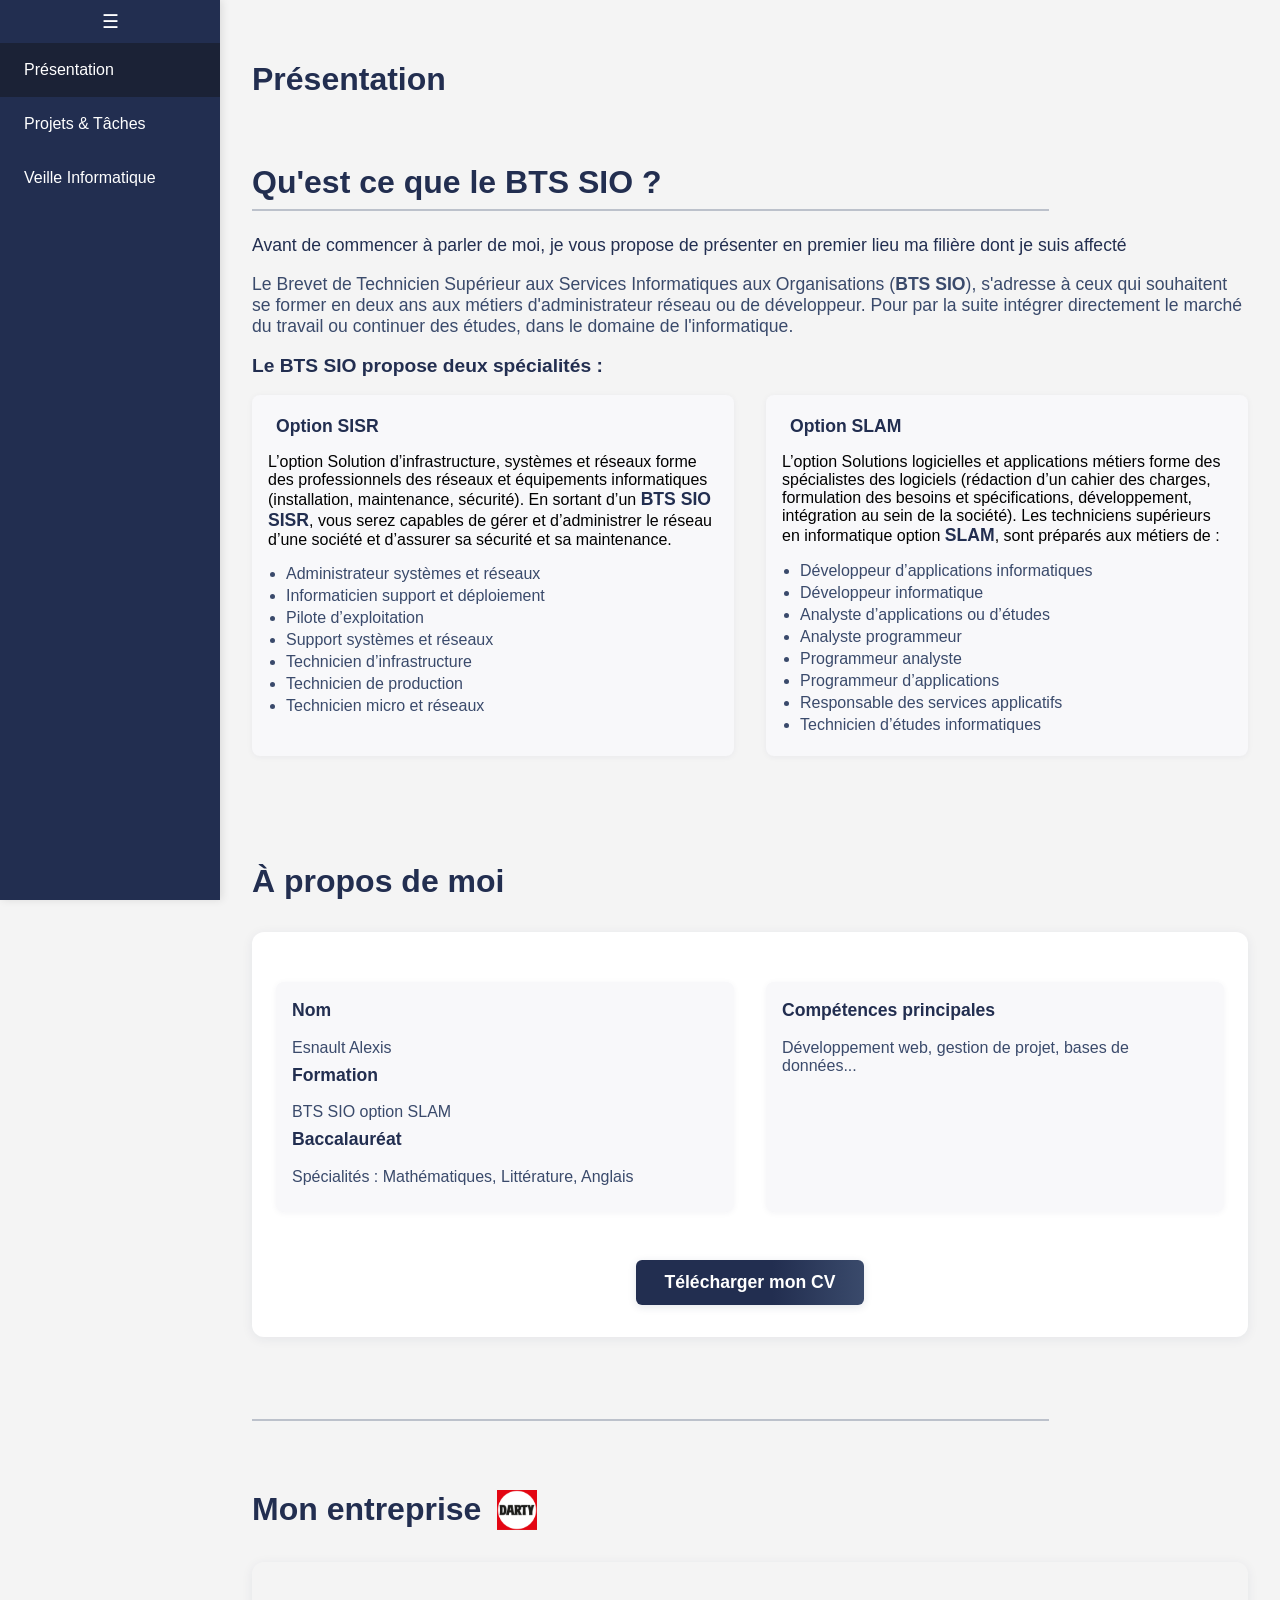
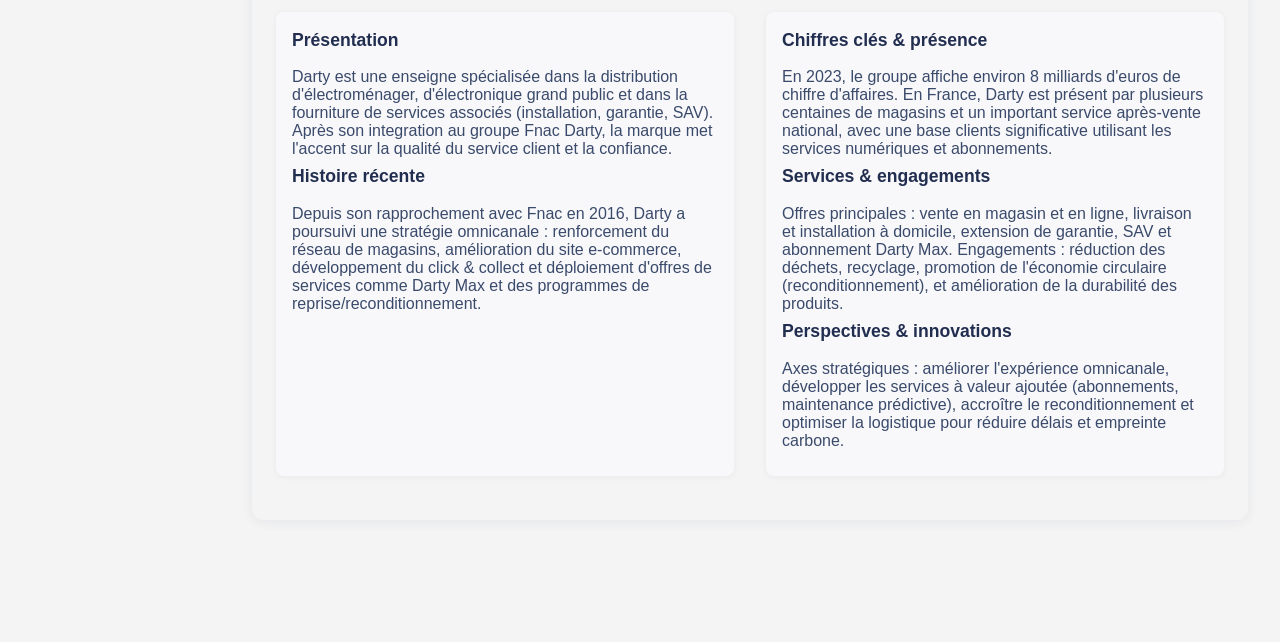
==== index.html @ cd4bf52d "modif plus ajout pages veille" ====
<!DOCTYPE html>
<html lang="fr">
<head>
    <meta charset="UTF-8">
    <meta name="viewport" content="width=device-width, initial-scale=1.0">
    <title>Portfolio BTS SIO - Accueil</title>
    <link rel="stylesheet" href="assets/style.css">
    <script src="assets/script.js" defer></script>
</head>
<body>
    <aside class="sidebar" id="sidebar">
        <button id="toggle-sidebar" aria-label="Replier la barre latérale" style="background:#222e50;color:#fff;border:none;padding:10px;width:100%;font-size:1.2em;cursor:pointer;">☰</button>
        <nav>
            <ul>
                <li><a href="index.html">Présentation</a></li>
                <li><a href="projets.html">Projets & Tâches</a></li>
                <li><a href="veille.html">Veille Informatique</a></li>
            </ul>
        </nav>
    </aside>
    <main class="content">
        <h1>Présentation</h1>
        <section>
            <div class="info-block">
                <h2 class="bts-title">Qu'est ce que le BTS SIO ?</h2>
                <hr class="section-separator">
                <p class="bts-intro">Avant de commencer à parler de moi, je vous propose de présenter en premier lieu ma filière dont je suis affecté</p>
                <p class="bts-desc">Le Brevet de Technicien Supérieur aux Services Informatiques aux Organisations (<strong>BTS SIO</strong>), s'adresse à ceux qui souhaitent se former en deux ans aux métiers d'administrateur réseau ou de développeur. Pour par la suite intégrer directement le marché du travail ou continuer des études, dans le domaine de l'informatique.</p>
                <h3 class="bts-subtitle">Le BTS SIO propose deux spécialités :</h3>
                <div class="bts-options">
                    <div class="bts-option">
                        <span class="bts-icon"></span>
                        <strong>Option SISR</strong>
                        <p>L’option Solution d’infrastructure, systèmes et réseaux forme des professionnels des réseaux et équipements informatiques (installation, maintenance, sécurité). En sortant d’un <strong>BTS SIO SISR</strong>, vous serez capables de gérer et d’administrer le réseau d’une société et d’assurer sa sécurité et sa maintenance.</p>
                        <ul>
                            <li>Administrateur systèmes et réseaux</li>
                            <li>Informaticien support et déploiement</li>
                            <li>Pilote d’exploitation</li>
                            <li>Support systèmes et réseaux</li>
                            <li>Technicien d’infrastructure</li>
                            <li>Technicien de production</li>
                            <li>Technicien micro et réseaux</li>
                        </ul>
                    </div>
                    <div class="bts-option">
                        <span class="bts-icon"></span>
                        <strong>Option SLAM</strong>
                        <p>L’option Solutions logicielles et applications métiers forme des spécialistes des logiciels (rédaction d’un cahier des charges, formulation des besoins et spécifications, développement, intégration au sein de la société). Les techniciens supérieurs en informatique option <strong>SLAM</strong>, sont préparés aux métiers de :</p>
                        <ul>
                            <li>Développeur d’applications informatiques</li>
                            <li>Développeur informatique</li>
                            <li>Analyste d’applications ou d’études</li>
                            <li>Analyste programmeur</li>
                            <li>Programmeur analyste</li>
                            <li>Programmeur d’applications</li>
                            <li>Responsable des services applicatifs</li>
                            <li>Technicien d’études informatiques</li>
                        </ul>
                    </div>
                </div>
            </div>
            <div class="info-block">
                <h2 class="presentation-title">À propos de moi</h2>
                <div class="presentation-block">
                    <div class="presentation-columns">
                        <div class="presentation-col">
                            <h3>Nom</h3>
                            <p>Esnault Alexis</p>
                            <h3>Formation</h3>
                            <p>BTS SIO option SLAM</p>
                            <h3>Baccalauréat</h3>
                            <p>Spécialités : Mathématiques, Littérature, Anglais</p>
                        </div>
                        <div class="presentation-col">
                            <h3>Compétences principales</h3>
                            <p>Développement web, gestion de projet, bases de données...</p>
                        </div>
                    </div>
                    <div style="text-align:center; margin-top:18px;">
                        <a href="assets/CV_Alexis Esnault_bts.pdf" download class="btn-cv">Télécharger mon CV</a>
                    </div>
                        </div>
                    </div>
                </div>
            </div>
            <hr class="section-separator">
            <div class="info-block">
                <h2 class="entreprise-title" style="display: flex; align-items: center; gap: 16px;">Mon entreprise <span id="darty-logo"><img src="assets/darty-logo.png" alt="Logo Darty" style="height: 40px; vertical-align: middle;"></span></h2>
                <div class="entreprise-block">
                    <div class="entreprise-columns">
                        <div class="entreprise-col">
                            <h3>Présentation</h3>
                            <p>Darty est une enseigne spécialisée dans la distribution d'électroménager, d'électronique grand public et dans la fourniture de services associés (installation, garantie, SAV). Après son integration au groupe Fnac Darty, la marque met l'accent sur la qualité du service client et la confiance.</p>

                            <h3>Histoire récente</h3>
                            <p>Depuis son rapprochement avec Fnac en 2016, Darty a poursuivi une stratégie omnicanale : renforcement du réseau de magasins, amélioration du site e‑commerce, développement du click & collect et déploiement d'offres de services comme Darty Max et des programmes de reprise/reconditionnement.</p>
                        </div>
                        <div class="entreprise-col">
                            <h3>Chiffres clés & présence</h3>
                            <p>En 2023, le groupe affiche environ 8 milliards d'euros de chiffre d'affaires. En France, Darty est présent par plusieurs centaines de magasins et un important service après‑vente national, avec une base clients significative utilisant les services numériques et abonnements.</p>

                            <h3>Services & engagements</h3>
                            <p>Offres principales : vente en magasin et en ligne, livraison et installation à domicile, extension de garantie, SAV et abonnement Darty Max. Engagements : réduction des déchets, recyclage, promotion de l'économie circulaire (reconditionnement), et amélioration de la durabilité des produits.</p>

                            <h3>Perspectives & innovations</h3>
                            <p>Axes stratégiques : améliorer l'expérience omnicanale, développer les services à valeur ajoutée (abonnements, maintenance prédictive), accroître le reconditionnement et optimiser la logistique pour réduire délais et empreinte carbone.</p>
                        </div>
                    </div>
<body
---- assets/style.css ----
.sidebar.collapsed {
    width: 60px;
    min-width: 60px;
    transition: width 0.3s;
}
.sidebar.collapsed nav ul li a {
    font-size: 0;
    padding: 0;
}
.sidebar.collapsed nav ul li a::before {
    content: '';
}
.sidebar.collapsed #toggle-sidebar {
    font-size: 1.5em;
}
.content {
    transition: margin-left 0.3s;
}
.sidebar.collapsed ~ .content {
    margin-left: 60px;
}
/* Présentation block styles (harmonisé) */
.presentation-block {
    background: #fff;
    border-radius: 12px;
    box-shadow: 0 2px 12px rgba(34,46,80,0.07);
    margin: 32px 0;
    padding: 32px 24px;
}
.presentation-title {
    color: #222e50;
    font-size: 2em;
    font-weight: bold;
    margin-bottom: 8px;
    display: flex;
    align-items: center;
    gap: 8px;
}
.presentation-columns {
    display: flex;
    gap: 32px;
    flex-wrap: wrap;
    margin-top: 18px;
}
.presentation-col {
    flex: 1 1 320px;
    background: #f8f8fa;
    border-radius: 8px;
    padding: 18px 16px;
    box-shadow: 0 1px 6px rgba(34,46,80,0.05);
    margin-bottom: 12px;
}
.presentation-col h3 {
    color: #222e50;
    font-size: 1.1em;
    margin-top: 0;
}
.presentation-col p {
    color: #3a4a6b;
    font-size: 1em;
    margin-bottom: 8px;
}
@media (max-width: 900px) {
    .presentation-columns {
        flex-direction: column;
        gap: 18px;
    }
}
/* Entreprise block styles (similaire BTS SIO) */
.entreprise-block {
    border-radius: 12px;
    box-shadow: 0 2px 12px rgba(34,46,80,0.07);
    margin: 32px 0;
    padding: 32px 24px;
}
.entreprise-title {
    color: #222e50;
    font-size: 2em;
    font-weight: bold;
    margin-bottom: 8px;
    display: flex;
    align-items: center;
    gap: 8px;
}
.entreprise-columns {
    display: flex;
    gap: 32px;
    flex-wrap: wrap;
    margin-top: 18px;
}
.entreprise-col {
    flex: 1 1 320px;
    background: #f8f8fa;
    border-radius: 8px;
    padding: 18px 16px;
    box-shadow: 0 1px 6px rgba(34,46,80,0.05);
    margin-bottom: 12px;
}
.entreprise-col h3 {
    color: #222e50;
    font-size: 1.1em;
    margin-top: 0;
}
.entreprise-col p {
    color: #3a4a6b;
    font-size: 1em;
    margin-bottom: 8px;
}
@media (max-width: 900px) {
    .entreprise-columns {
        flex-direction: column;
        gap: 18px;
    }
}
/* BTS SIO block styles */
.bts-sio-block {
    background: #fff;
    border-radius: 12px;
    box-shadow: 0 2px 12px rgba(34,46,80,0.07);
    margin: 32px 0;
    padding: 32px 24px;
}
.bts-title {
    color: #222e50;
    font-size: 2em;
    font-weight: bold;
    margin-bottom: 8px;
    display: flex;
    align-items: center;
    gap: 8px;
}
.bts-intro {
    color: #222e50;
    font-size: 1.1em;
    margin-bottom: 18px;
}
.bts-desc {
    color: #3a4a6b;
    font-size: 1.1em;
    margin-bottom: 18px;
}
.bts-subtitle {
    color: #222e50;
    font-size: 1.2em;
    margin-bottom: 18px;
    margin-top: 18px;
}
.bts-options {
    display: flex;
    gap: 32px;
    flex-wrap: wrap;
    margin-top: 18px;
}
.bts-option {
    flex: 1 1 320px;
    background: #f8f8fa;
    border-radius: 8px;
    padding: 18px 16px;
    box-shadow: 0 1px 6px rgba(34,46,80,0.05);
    margin-bottom: 12px;
}
.bts-icon {
    font-size: 1.3em;
    margin-right: 8px;
}
.bts-option strong {
    color: #222e50;
    font-size: 1.1em;
}
.bts-option ul {
    margin-top: 12px;
    margin-bottom: 0;
    padding-left: 18px;
}
.bts-option ul li {
    color: #3a4a6b;
    font-size: 1em;
    margin-bottom: 4px;
}

.accueil-main {
    display: flex;
    flex-direction: column;
    align-items: center;
    justify-content: center;
    min-height: 100vh;
    background: #f4f4f4;
}
.accueil-main h1 {
    color: #222e50;
    font-size: 2.5em;
    margin-bottom: 18px;
}
.accueil-main p {
    color: #3a4a6b;
    font-size: 1.2em;
    margin-bottom: 32px;
}
.accueil-links {
    display: flex;
    gap: 24px;
}
.accueil-btn {
    padding: 16px 32px;
    background: linear-gradient(90deg, #222e50 60%, #3a4a6b 100%);
    color: #fff;
    font-size: 1.1em;
    font-weight: bold;
    border: none;
    border-radius: 8px;
    text-decoration: none;
    box-shadow: 0 2px 8px rgba(34,46,80,0.12);
    transition: background 0.2s, transform 0.2s;
    cursor: pointer;
}
.accueil-btn:hover {
    background: linear-gradient(90deg, #3a4a6b 60%, #222e50 100%);
    transform: translateY(-2px) scale(1.04);
}
body {
    margin: 0;
    font-family: Arial, sans-serif;
    background: #f4f4f4;
}
.sidebar {
    position: fixed;
    left: 0;
    top: 0;
    width: 220px;
    height: 100vh;
    background: #222e50;
    color: #fff;
    box-shadow: 2px 0 8px rgba(0,0,0,0.1);
    display: flex;
    flex-direction: column;
    z-index: 100;
}
.sidebar nav ul {
    list-style: none;
    padding: 0;
    margin: 0;
}
.sidebar nav ul li {
    margin: 0;
}
.sidebar nav ul li a {
    display: block;
    padding: 18px 24px;
    color: #fff;
    text-decoration: none;
    transition: background 0.2s;
}
.sidebar nav ul li a:hover, .sidebar nav ul li a.active {
    background: #1b2236;
}
.content {
    margin-left: 220px;
    padding: 40px 32px;
    min-height: 100vh;
}
h1 {
    color: #222e50;
}
h2 {
    color: #3a4a6b;
}

    .btn-cv {
        display: inline-block;
        margin-top: 18px;
        padding: 12px 28px;
        background: linear-gradient(90deg, #222e50 60%, #3a4a6b 100%);
        color: #fff;
        font-size: 1.1em;
        font-weight: bold;
        border: none;
        border-radius: 6px;
        text-decoration: none;
        box-shadow: 0 2px 8px rgba(34,46,80,0.12);
        transition: background 0.2s, transform 0.2s;
        cursor: pointer;
    }
    .btn-cv:hover {
        background: linear-gradient(90deg, #3a4a6b 60%, #222e50 100%);
        transform: translateY(-2px) scale(1.04);
    }

        .info-block {
            margin-bottom: 32px;
            padding: 18px 0;
        }
        .section-separator {
            border: none;
            border-top: 2px solid #3a4a6b;
            margin: 0 0 24px 0;
            width: 80%;
            opacity: 0.3;
        }

.cards {
    display: grid;
    grid-template-columns: repeat(auto-fit, minmax(260px, 1fr));
    gap: 1rem;
    margin-top: 1.5rem;
}

.card {
    padding: 1.25rem;
    border-radius: 8px;
    background: #f8f9fb;
    box-shadow: 0 2px 6px rgba(0,0,0,0.06);
    display: flex;
    flex-direction: column;
    gap: 0.5rem;
}

.card h3 {
    margin: 0;
    font-size: 1.35rem;
    line-height: 1.1;
}

.card p {
    margin: 0;
    font-size: 0.95rem;
    color: #333;
}

.card a {
    margin-top: auto;
    text-decoration: none;
    color: #0066cc;
    font-weight: 600;
}
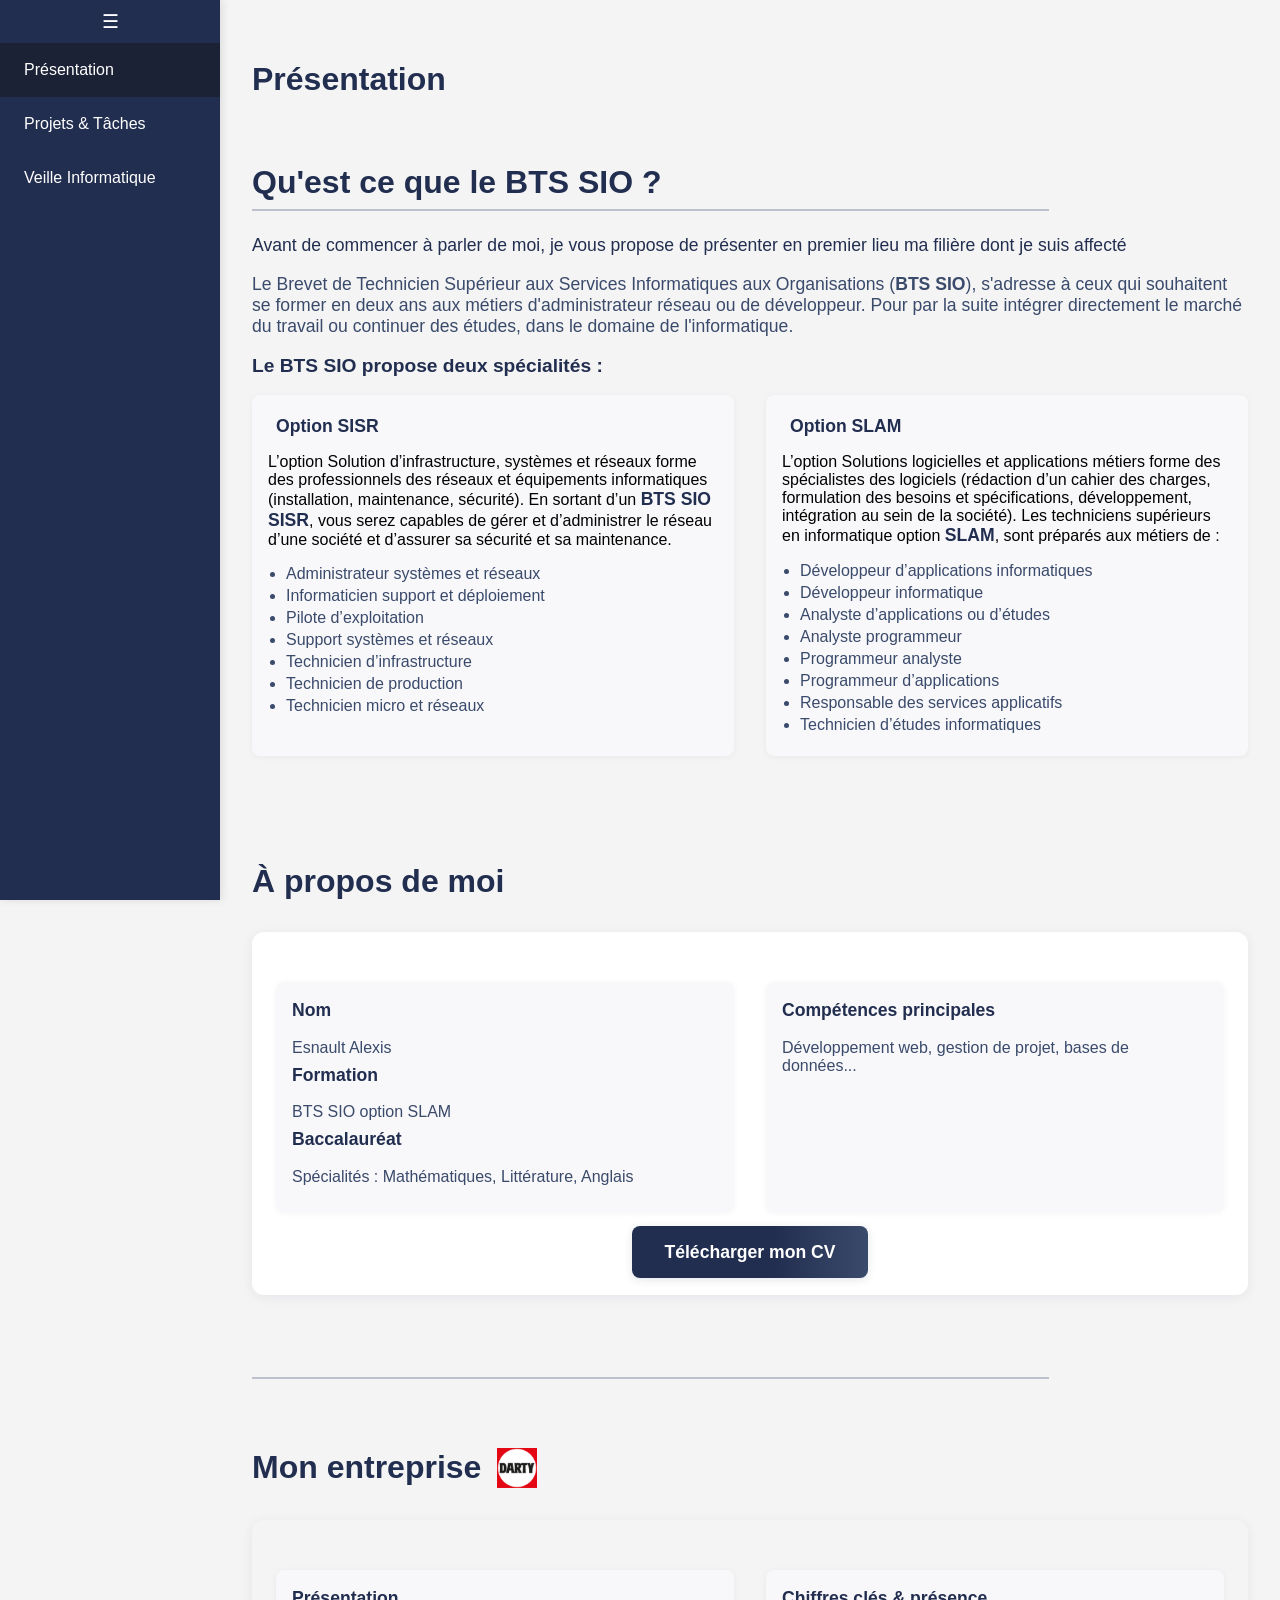
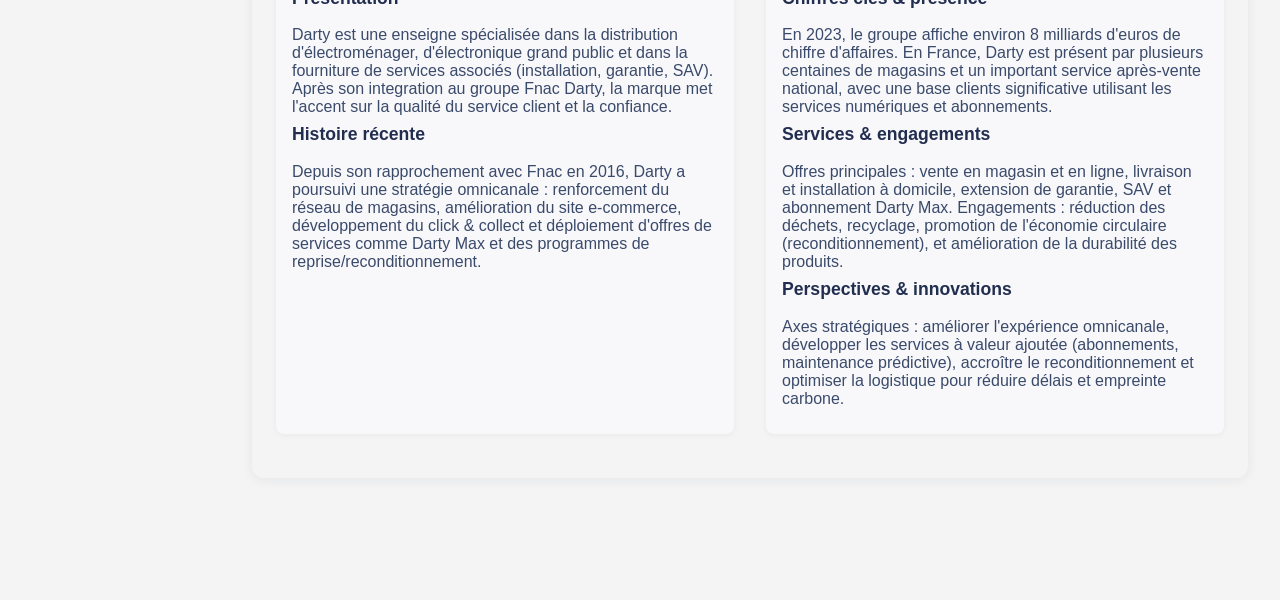
==== commit 08d1b7c2: "PTN DE BTN DE MERDE" ====
--- a/index.html
+++ b/index.html
@@ -77,7 +77,7 @@
                         </div>
                     </div>
                     <div style="text-align:center; margin-top:18px;">
-                        <a href="assets/CV_Alexis Esnault_bts.pdf" download class="btn-cv">Télécharger mon CV</a>
+                        <a href="assets/CV_Alexis Esnault_bts.pdf" download class="accueil-btn">Télécharger mon CV</a>
                     </div>
                         </div>
                     </div>
--- a/assets/style.css
+++ b/assets/style.css
@@ -265,37 +265,18 @@
     color: #3a4a6b;
 }
 
-    .btn-cv {
-        display: inline-block;
-        margin-top: 18px;
-        padding: 12px 28px;
-        background: linear-gradient(90deg, #222e50 60%, #3a4a6b 100%);
-        color: #fff;
-        font-size: 1.1em;
-        font-weight: bold;
-        border: none;
-        border-radius: 6px;
-        text-decoration: none;
-        box-shadow: 0 2px 8px rgba(34,46,80,0.12);
-        transition: background 0.2s, transform 0.2s;
-        cursor: pointer;
-    }
-    .btn-cv:hover {
-        background: linear-gradient(90deg, #3a4a6b 60%, #222e50 100%);
-        transform: translateY(-2px) scale(1.04);
-    }
-
-        .info-block {
-            margin-bottom: 32px;
-            padding: 18px 0;
-        }
-        .section-separator {
-            border: none;
-            border-top: 2px solid #3a4a6b;
-            margin: 0 0 24px 0;
-            width: 80%;
-            opacity: 0.3;
-        }
+.info-block {
+    margin-bottom: 32px;
+    padding: 18px 0;
+}
+
+.section-separator {
+    border: none;
+    border-top: 2px solid #3a4a6b;
+    margin: 0 0 24px 0;
+    width: 80%;
+    opacity: 0.3;
+}
 
 .cards {
     display: grid;
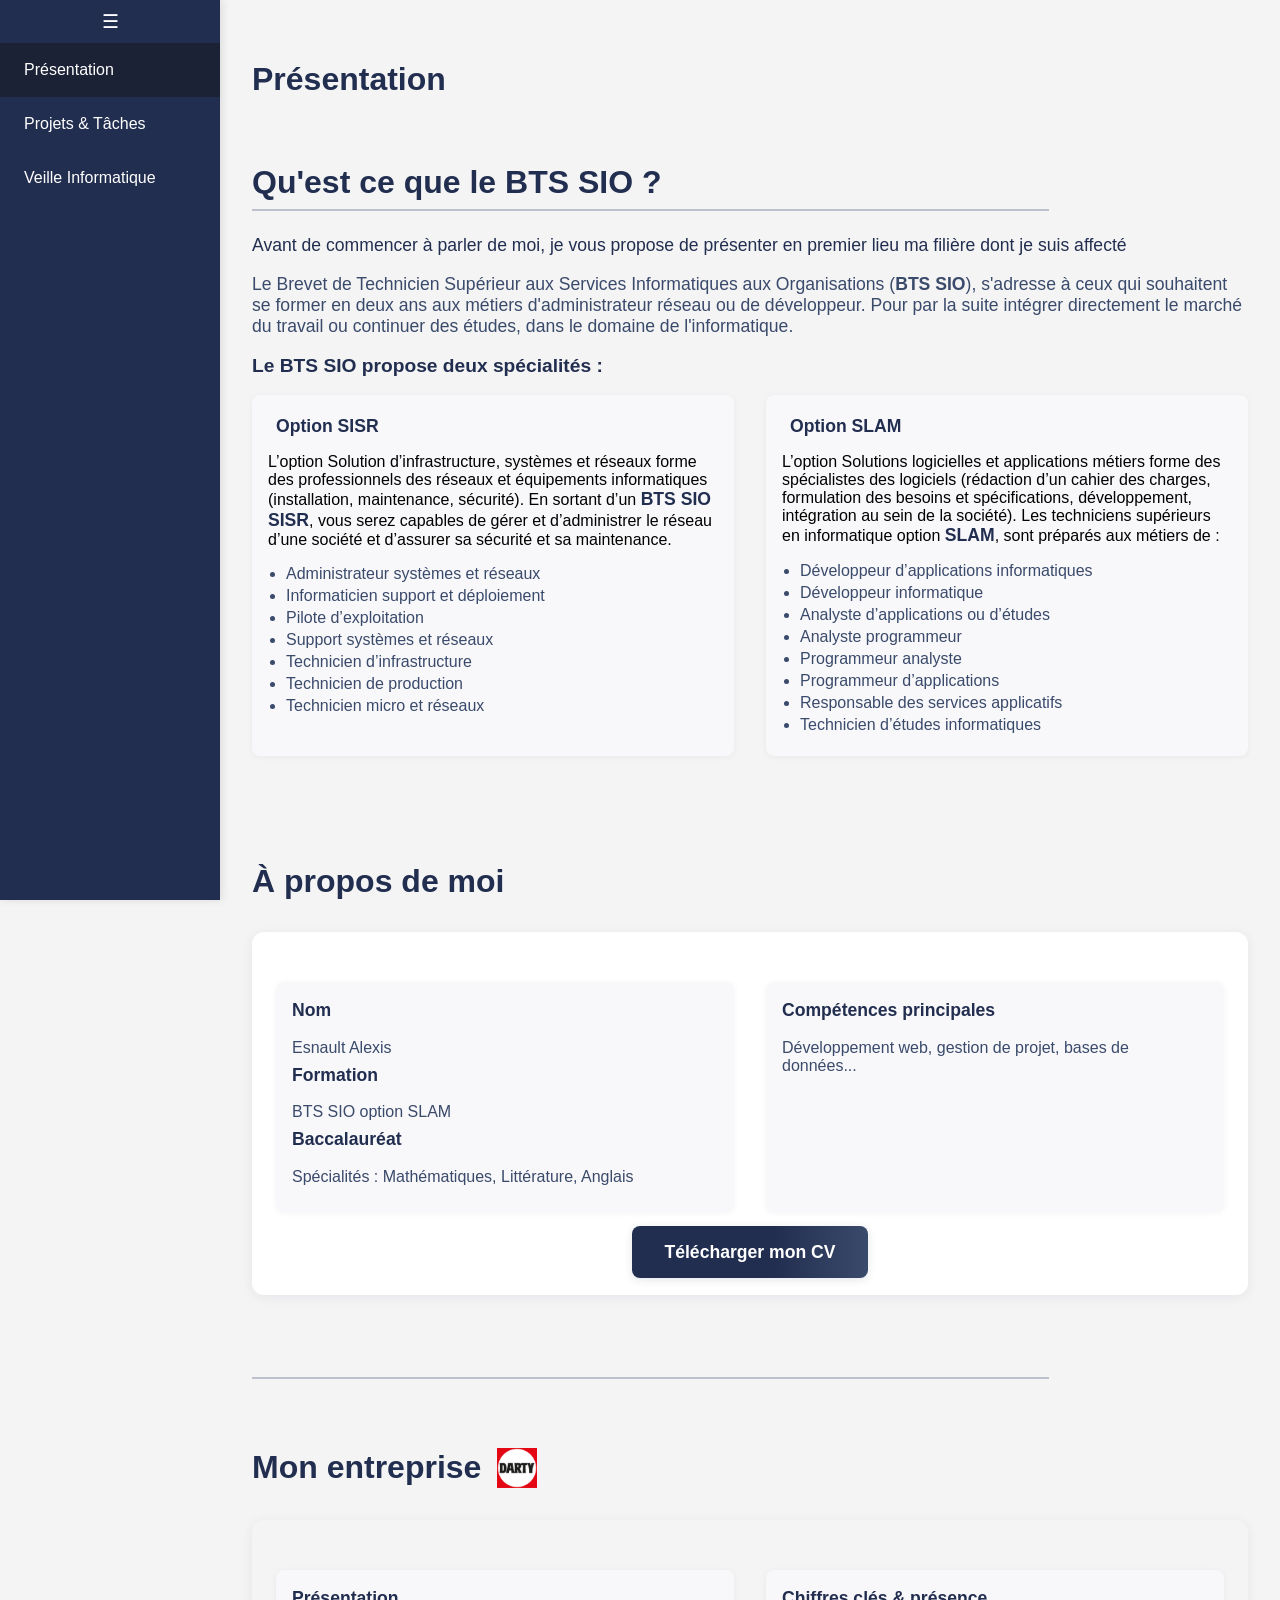
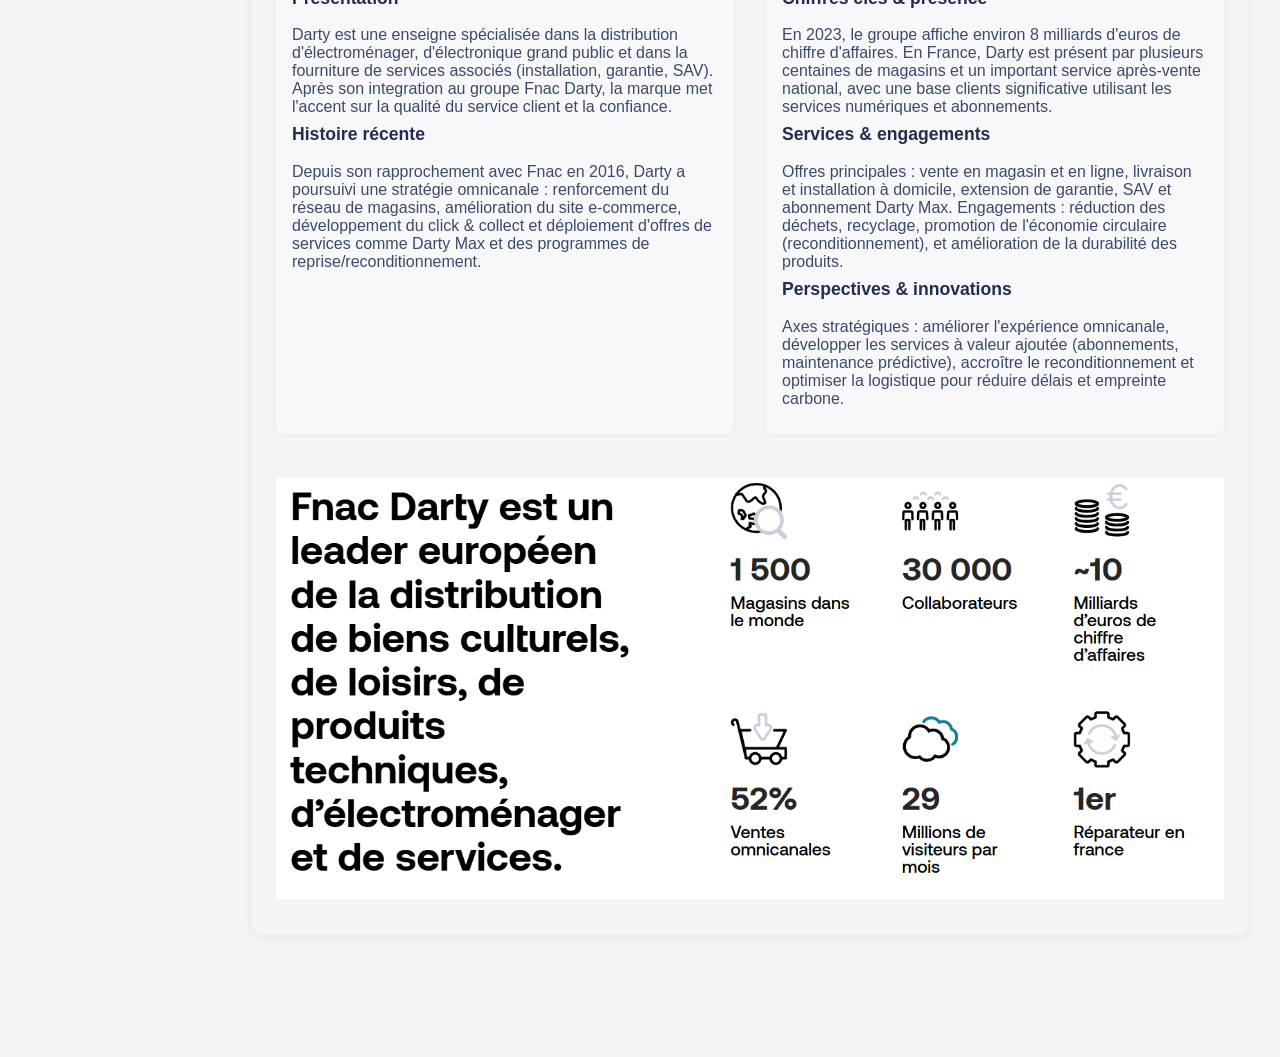
==== commit 64a351ef: "jsp" ====
--- a/index.html
+++ b/index.html
@@ -106,4 +106,9 @@
                             <p>Axes stratégiques : améliorer l'expérience omnicanale, développer les services à valeur ajoutée (abonnements, maintenance prédictive), accroître le reconditionnement et optimiser la logistique pour réduire délais et empreinte carbone.</p>
                         </div>
                     </div>
+                    <div style="text-align:center; margin-top:32px;">
+                        <img src="assets/dartyinfo.png" alt="Infographie Darty" style="max-width:100%; height:auto;">
+                    </div>
+                </div>
+            </div>
 <body
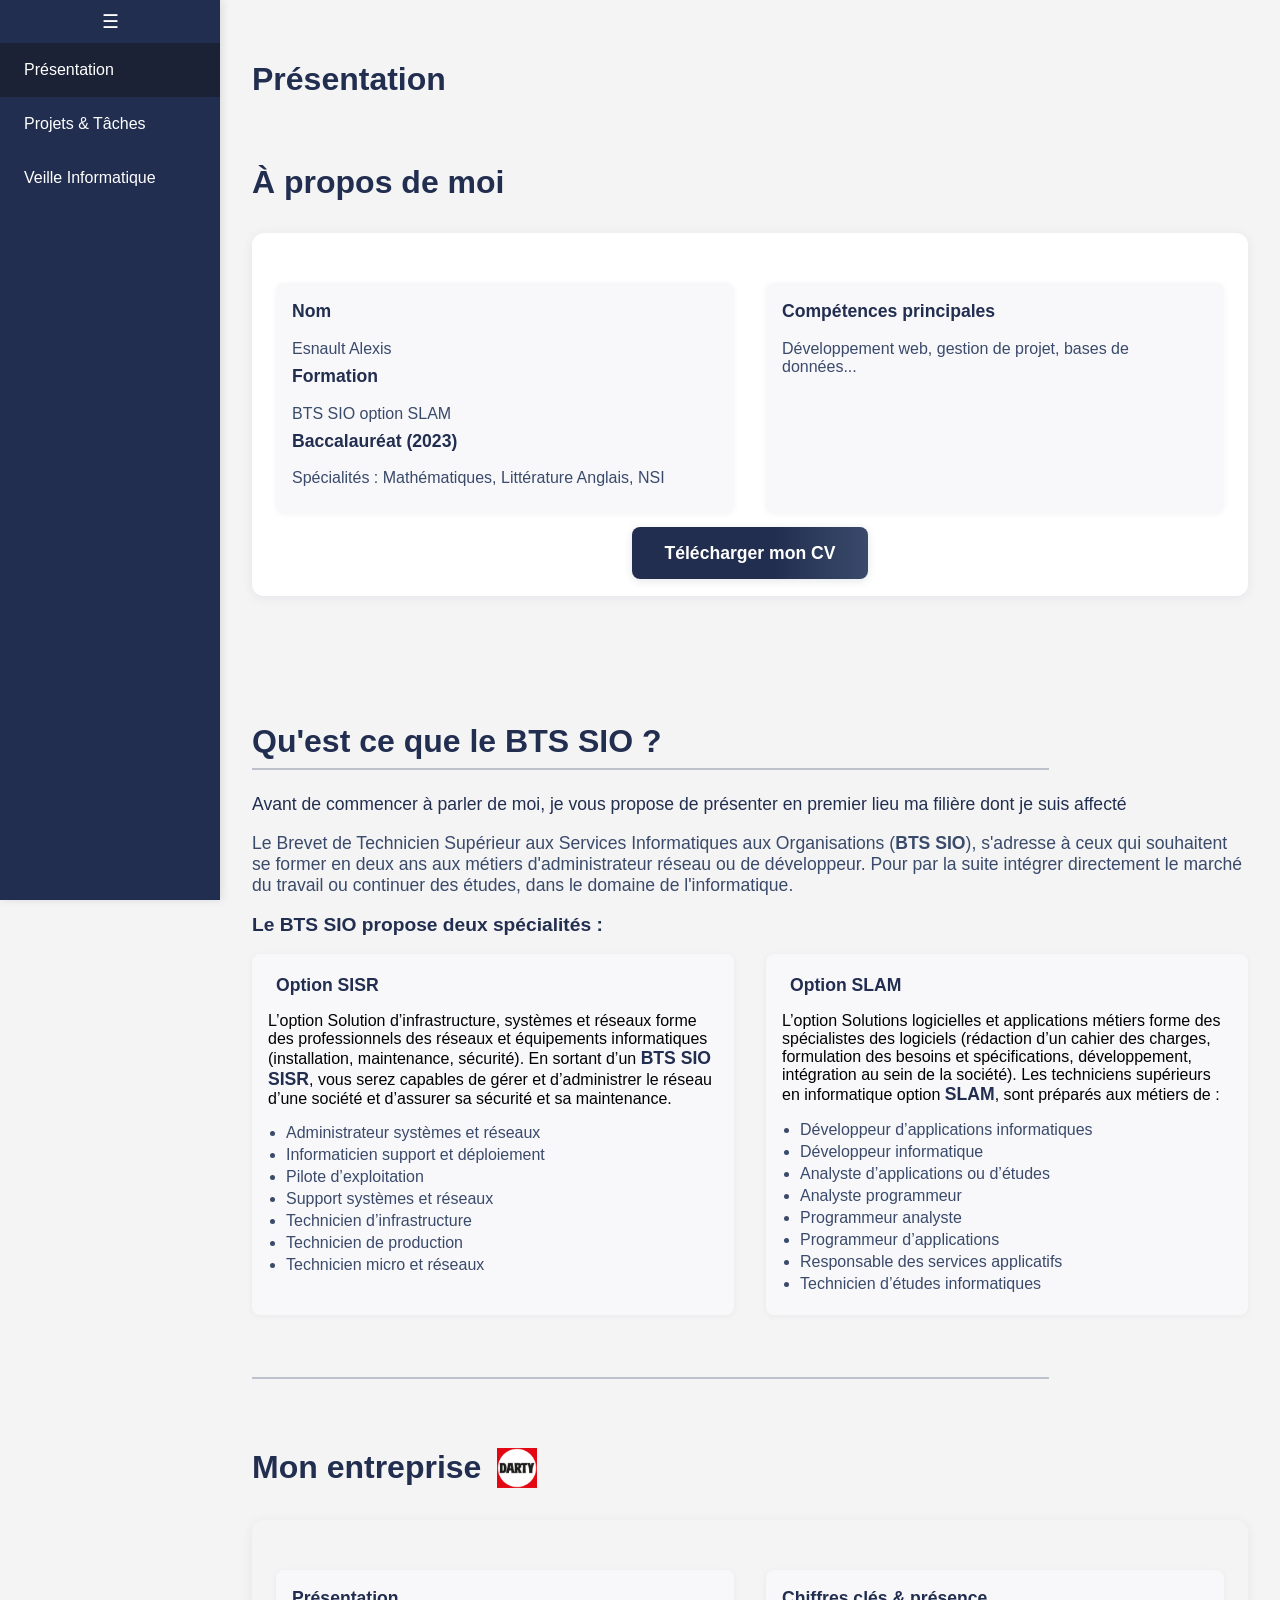
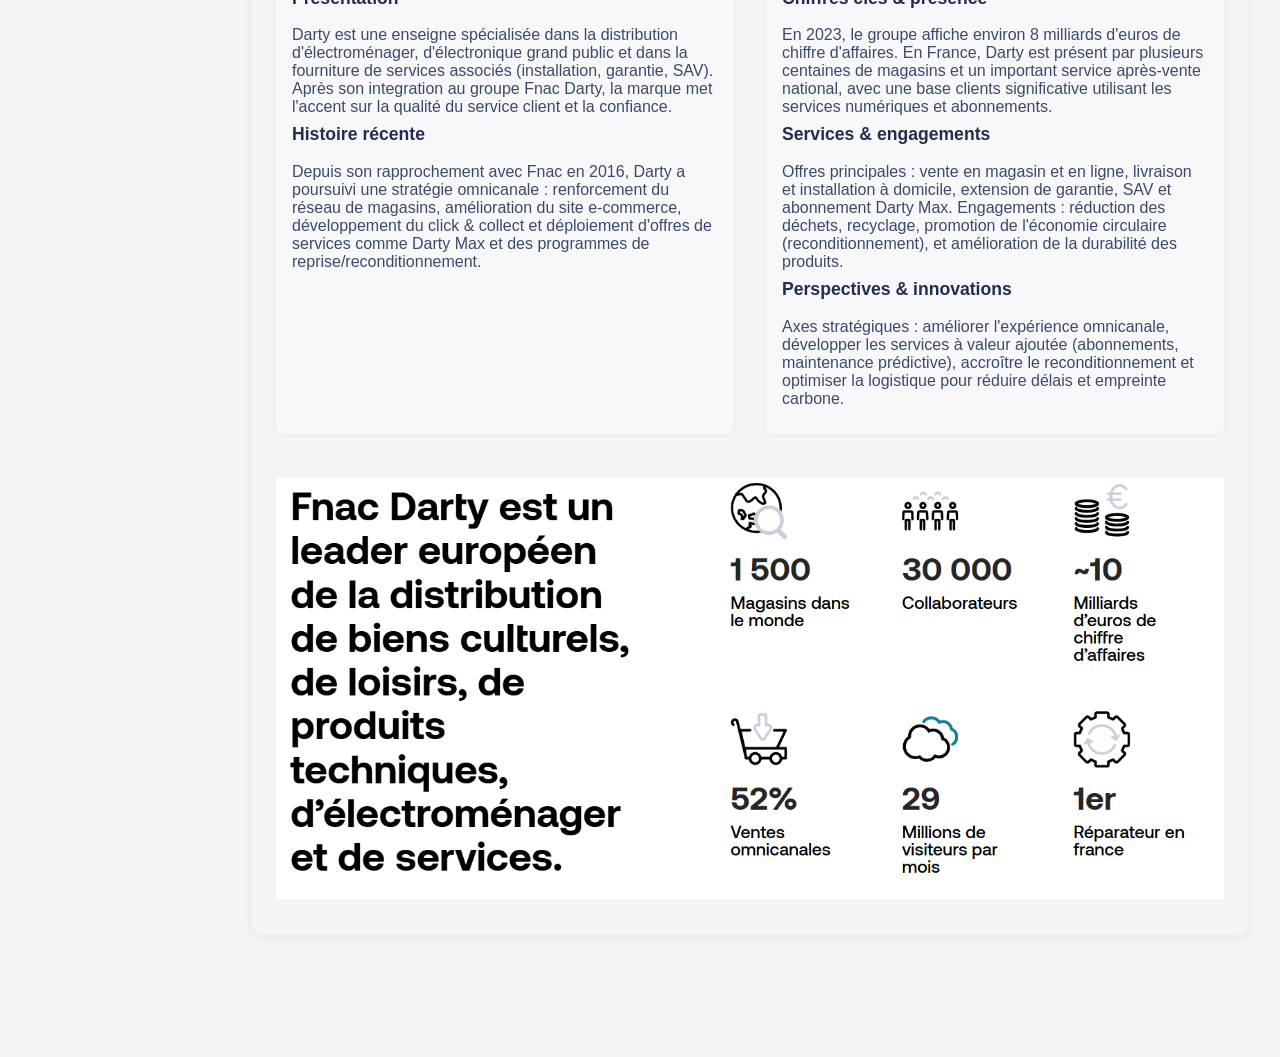
==== commit 6ee46438: "ajout page projet" ====
--- a/index.html
+++ b/index.html
@@ -21,6 +21,30 @@
     <main class="content">
         <h1>Présentation</h1>
         <section>
+            <div class="info-block">
+                <h2 class="presentation-title">À propos de moi</h2>
+                <div class="presentation-block">
+                    <div class="presentation-columns">
+                        <div class="presentation-col">
+                            <h3>Nom</h3>
+                            <p>Esnault Alexis</p>
+                            <h3>Formation</h3>
+                            <p>BTS SIO option SLAM</p>
+                            <h3>Baccalauréat (2023) </h3>
+                            <p>Spécialités : Mathématiques, Littérature Anglais, NSI</p>
+                        </div>
+                        <div class="presentation-col">
+                            <h3>Compétences principales</h3>
+                            <p>Développement web, gestion de projet, bases de données...</p>
+                        </div>
+                    </div>
+                    <div style="text-align:center; margin-top:18px;">
+                        <a href="assets/CV_Alexis Esnault_bts.pdf" download class="accueil-btn">Télécharger mon CV</a>
+                    </div>
+                        </div>
+                    </div>
+                </div>
+            </div>
             <div class="info-block">
                 <h2 class="bts-title">Qu'est ce que le BTS SIO ?</h2>
                 <hr class="section-separator">
@@ -59,30 +83,6 @@
                     </div>
                 </div>
             </div>
-            <div class="info-block">
-                <h2 class="presentation-title">À propos de moi</h2>
-                <div class="presentation-block">
-                    <div class="presentation-columns">
-                        <div class="presentation-col">
-                            <h3>Nom</h3>
-                            <p>Esnault Alexis</p>
-                            <h3>Formation</h3>
-                            <p>BTS SIO option SLAM</p>
-                            <h3>Baccalauréat</h3>
-                            <p>Spécialités : Mathématiques, Littérature, Anglais</p>
-                        </div>
-                        <div class="presentation-col">
-                            <h3>Compétences principales</h3>
-                            <p>Développement web, gestion de projet, bases de données...</p>
-                        </div>
-                    </div>
-                    <div style="text-align:center; margin-top:18px;">
-                        <a href="assets/CV_Alexis Esnault_bts.pdf" download class="accueil-btn">Télécharger mon CV</a>
-                    </div>
-                        </div>
-                    </div>
-                </div>
-            </div>
             <hr class="section-separator">
             <div class="info-block">
                 <h2 class="entreprise-title" style="display: flex; align-items: center; gap: 16px;">Mon entreprise <span id="darty-logo"><img src="assets/darty-logo.png" alt="Logo Darty" style="height: 40px; vertical-align: middle;"></span></h2>
--- a/assets/style.css
+++ b/assets/style.css
@@ -280,8 +280,8 @@
 
 .cards {
     display: grid;
-    grid-template-columns: repeat(auto-fit, minmax(260px, 1fr));
-    gap: 1rem;
+    grid-template-columns: repeat(auto-fill, minmax(380px, 1fr));
+    gap: 1.5rem;
     margin-top: 1.5rem;
 }
 
@@ -313,3 +313,52 @@
     color: #0066cc;
     font-weight: 600;
 }
+
+.project-gallery-header {
+    display: flex;
+    justify-content: space-between;
+    align-items: center;
+    gap: 12px;
+    flex-wrap: wrap;
+    margin-bottom: 20px;
+}
+
+.back-link {
+    text-decoration: none;
+    background: #222e50;
+    color: #fff;
+    padding: 10px 14px;
+    border-radius: 6px;
+    font-weight: 600;
+}
+
+.back-link:hover {
+    background: #1b2236;
+}
+
+.gallery-grid {
+    display: grid;
+    grid-template-columns: repeat(auto-fill, minmax(320px, 1fr));
+    gap: 20px;
+}
+
+.gallery-item {
+    background: #f8f9fb;
+    border-radius: 8px;
+    box-shadow: 0 2px 6px rgba(0,0,0,0.06);
+    padding: 12px;
+}
+
+.gallery-item img {
+    width: 100%;
+    height: 320px;
+    object-fit: contain;
+    background: #fff;
+    border-radius: 6px;
+}
+
+.gallery-item p {
+    margin: 10px 0 4px;
+    color: #333;
+    font-size: 0.95rem;
+}
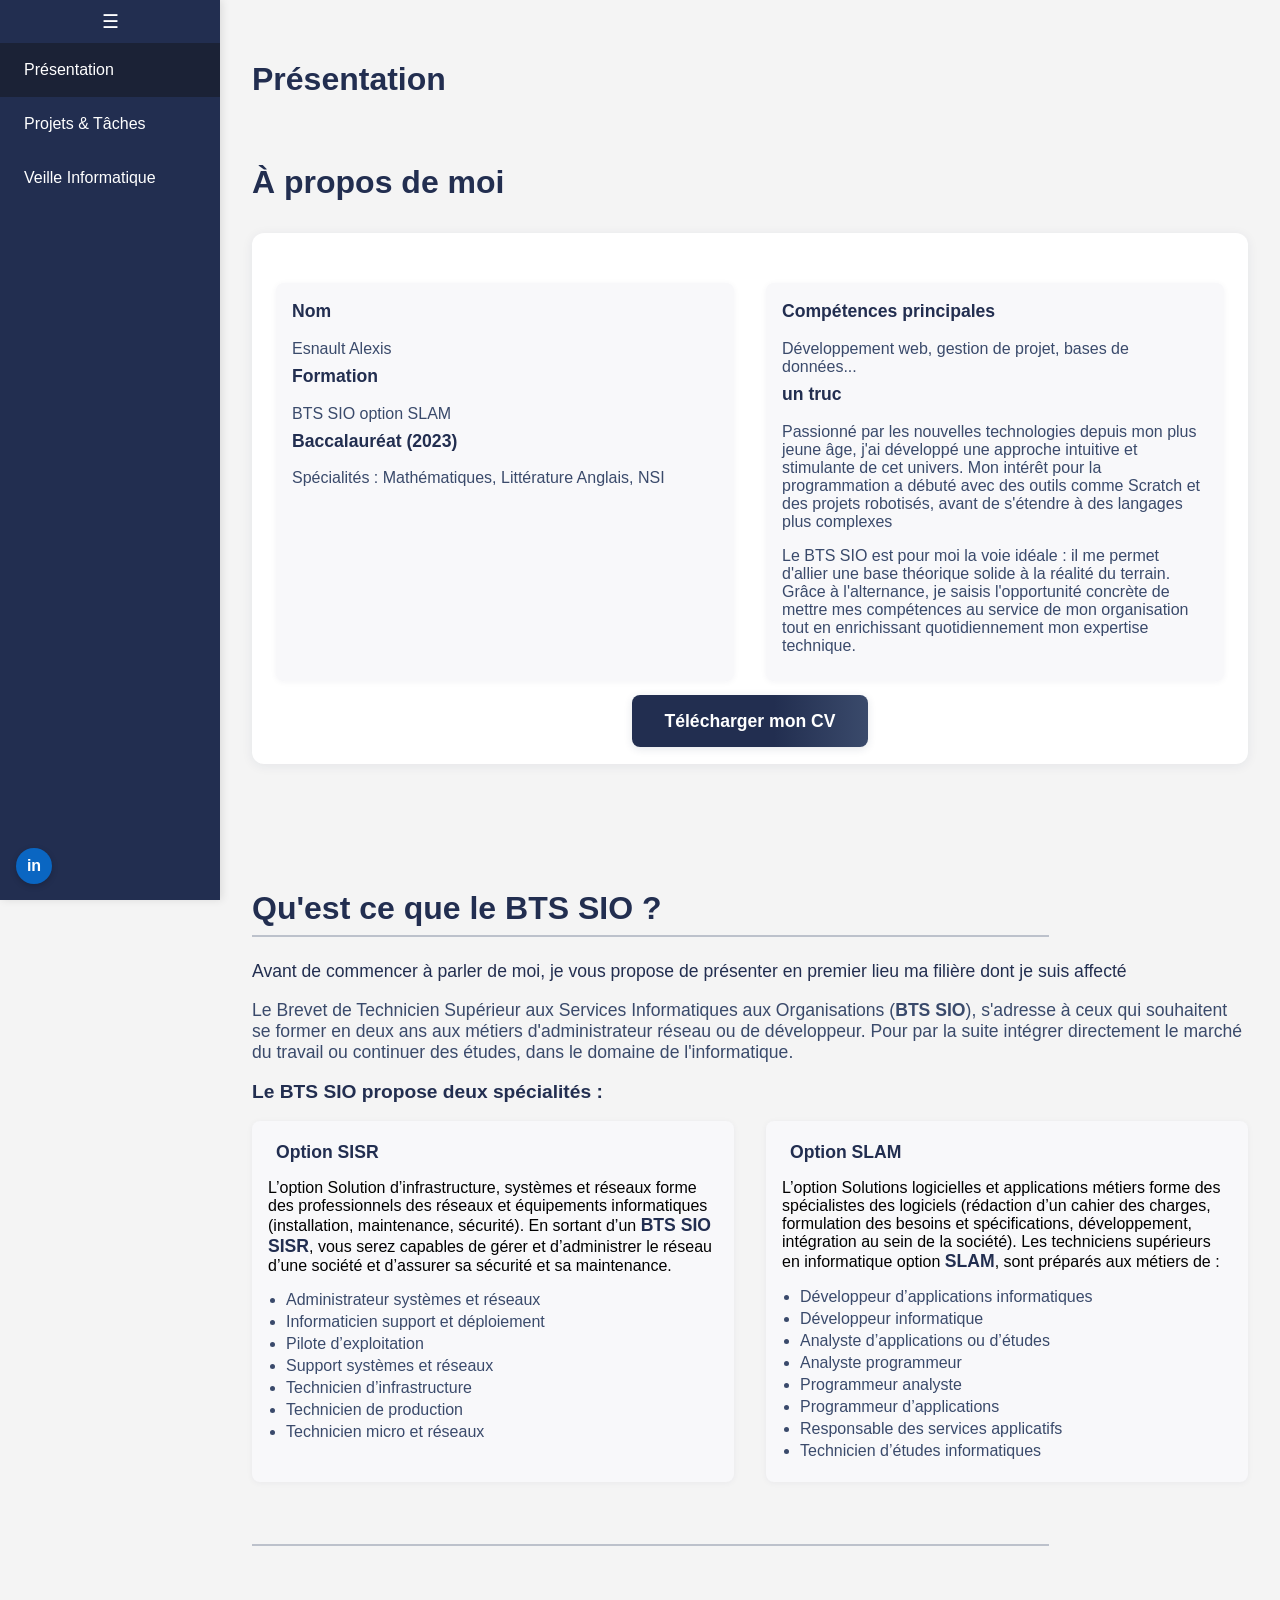
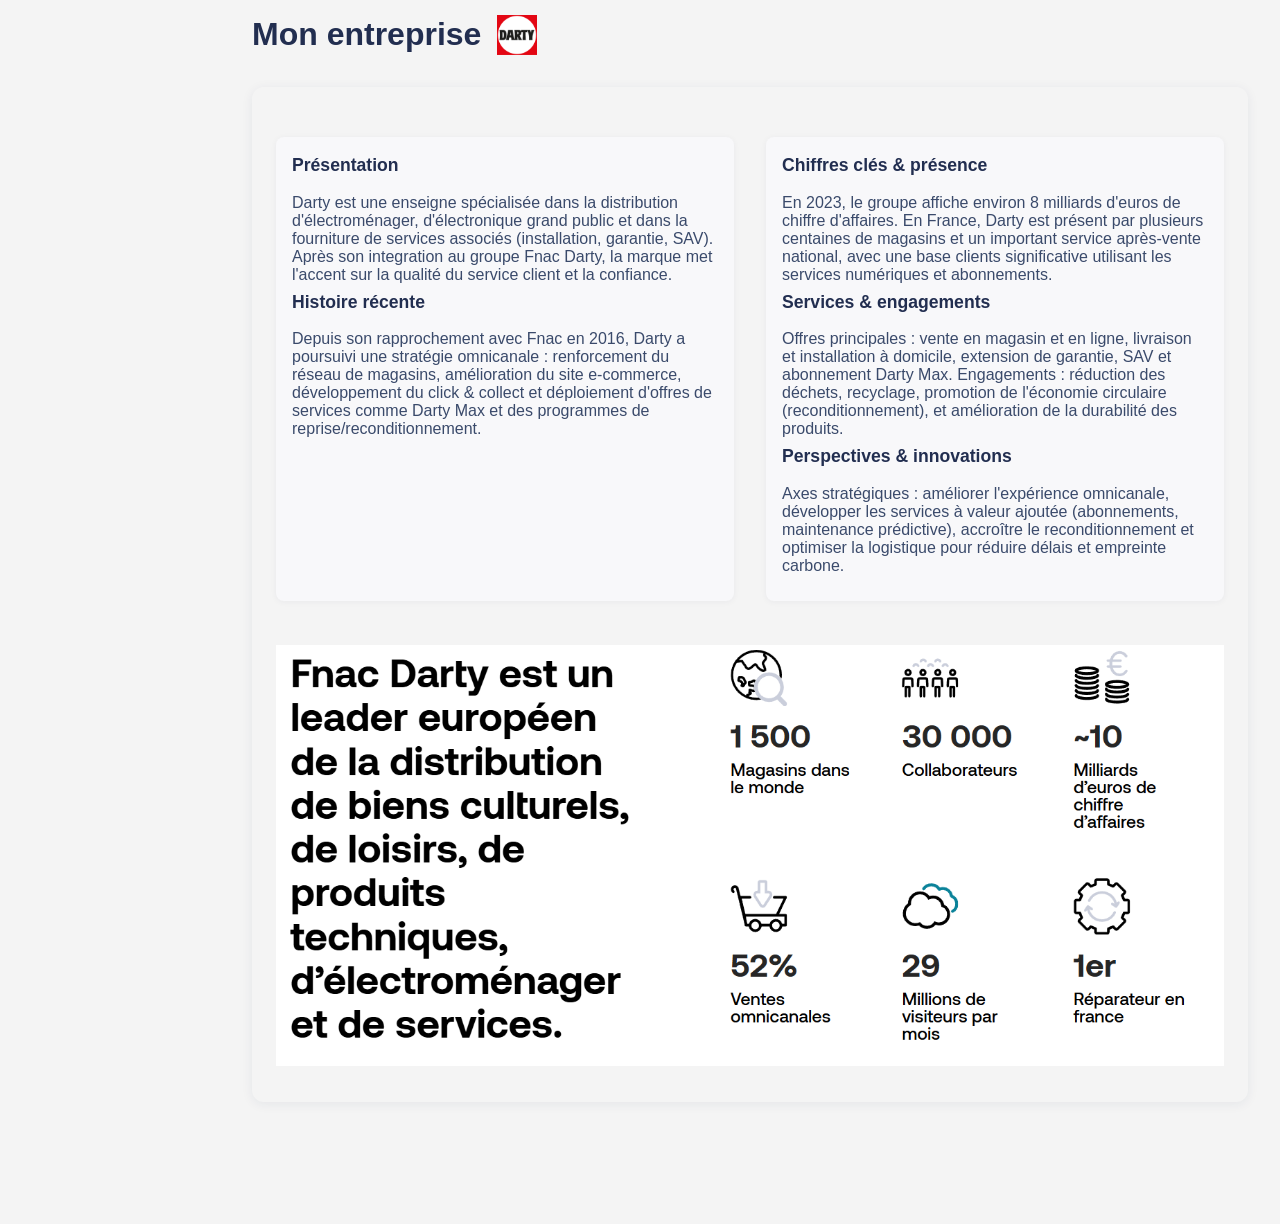
==== commit 4ee71f61: "ajout linkdin modif veille et amelioration de ma presentation" ====
--- a/index.html
+++ b/index.html
@@ -17,6 +17,9 @@
                 <li><a href="veille.html">Veille Informatique</a></li>
             </ul>
         </nav>
+        <a class="linkedin-link" href="https://www.linkedin.com/in/alexis-esnault-751156297/" target="_blank" rel="noopener noreferrer" aria-label="LinkedIn">
+            <span>in</span>
+        </a>
     </aside>
     <main class="content">
         <h1>Présentation</h1>
@@ -36,6 +39,9 @@
                         <div class="presentation-col">
                             <h3>Compétences principales</h3>
                             <p>Développement web, gestion de projet, bases de données...</p>
+                            <h3>un truc</h3>
+                            <p>Passionné par les nouvelles technologies depuis mon plus jeune âge, j'ai développé une approche intuitive et stimulante de cet univers. Mon intérêt pour la programmation a débuté avec des outils comme Scratch et des projets robotisés, avant de s'étendre à des langages plus complexes</p>
+                            <p>Le BTS SIO est pour moi la voie idéale : il me permet d'allier une base théorique solide à la réalité du terrain. Grâce à l'alternance, je saisis l'opportunité concrète de mettre mes compétences au service de mon organisation tout en enrichissant quotidiennement mon expertise technique.</p>
                         </div>
                     </div>
                     <div style="text-align:center; margin-top:18px;">
--- a/assets/style.css
+++ b/assets/style.css
@@ -235,6 +235,32 @@
     flex-direction: column;
     z-index: 100;
 }
+.linkedin-link {
+    margin-top: auto;
+    margin-left: 16px;
+    margin-bottom: 16px;
+    width: 36px;
+    height: 36px;
+    border-radius: 50%;
+    background: #0a66c2;
+    color: #fff;
+    text-decoration: none;
+    display: flex;
+    align-items: center;
+    justify-content: center;
+    font-weight: 700;
+    font-family: Arial, sans-serif;
+    font-size: 1rem;
+    box-shadow: 0 2px 6px rgba(0, 0, 0, 0.2);
+}
+
+.linkedin-link:hover {
+    background: #084f99;
+}
+
+.sidebar.collapsed .linkedin-link {
+    margin-left: 10px;
+}
 .sidebar nav ul {
     list-style: none;
     padding: 0;
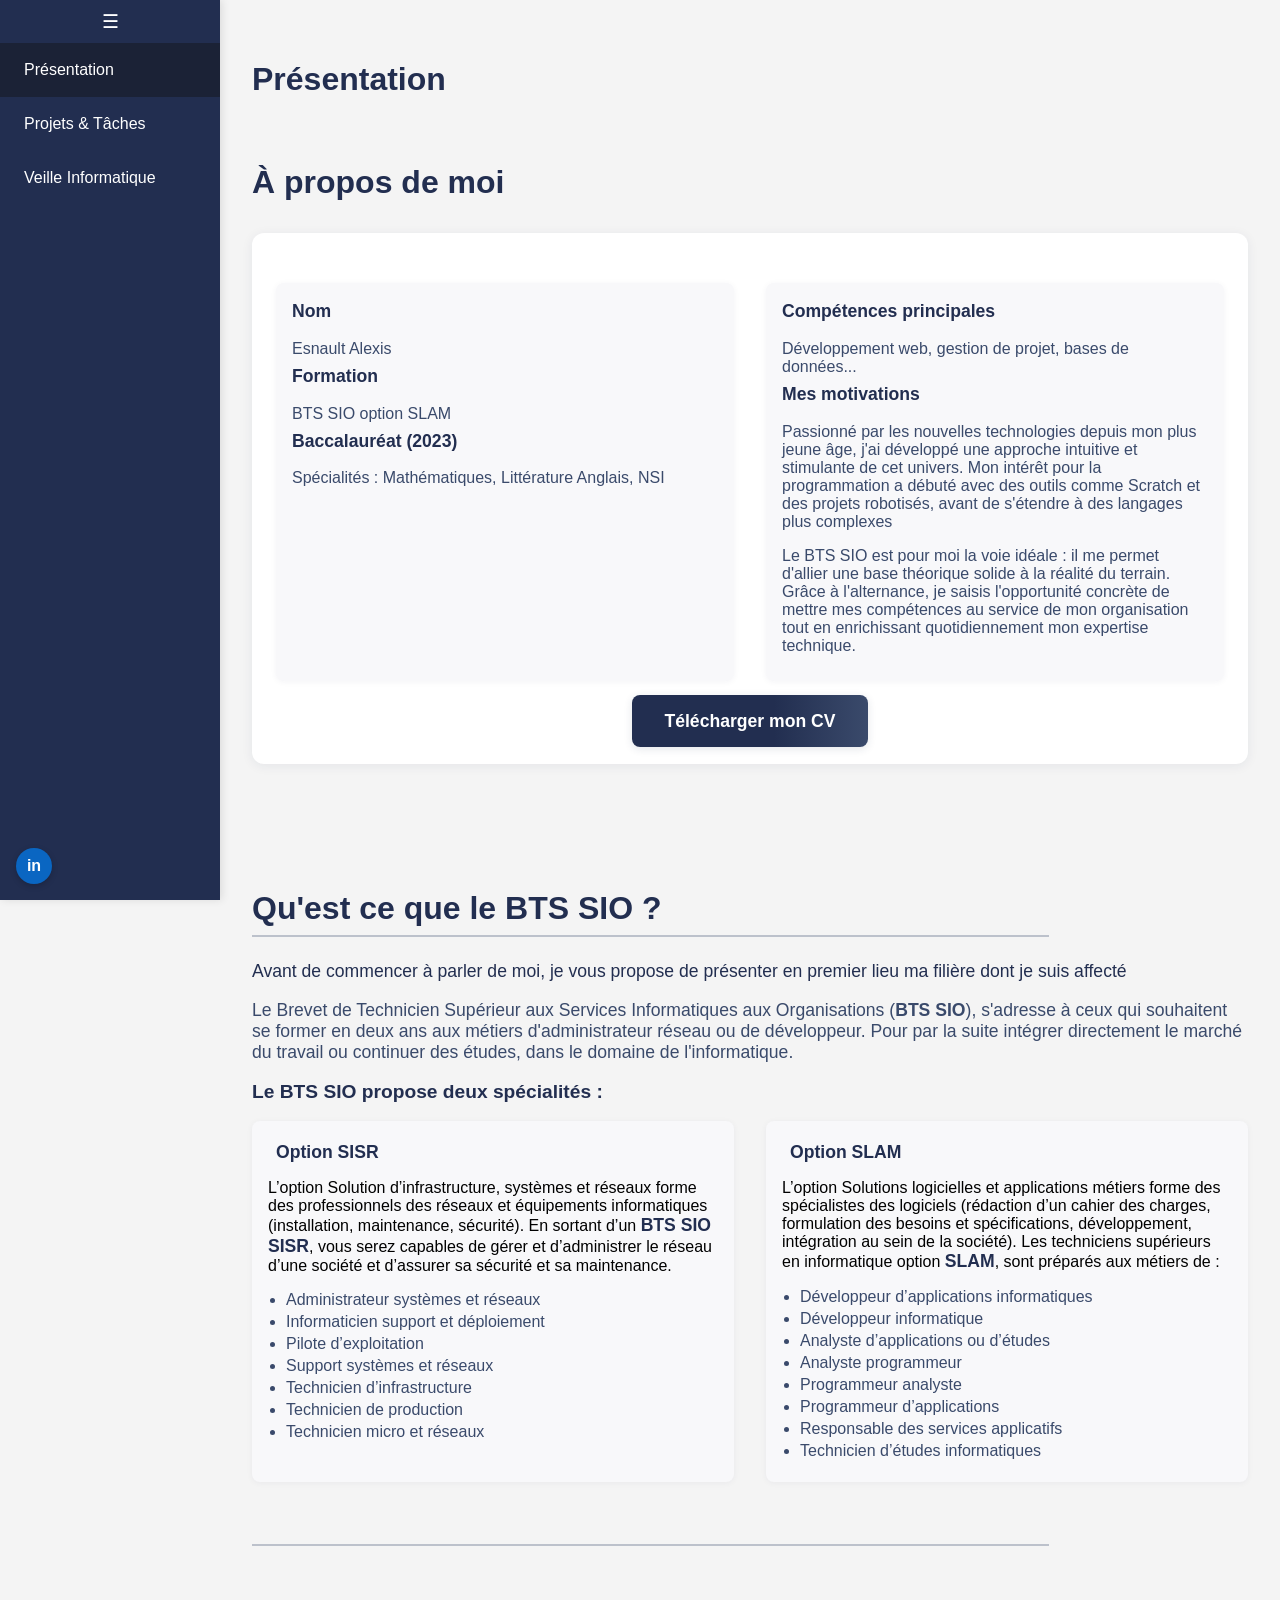
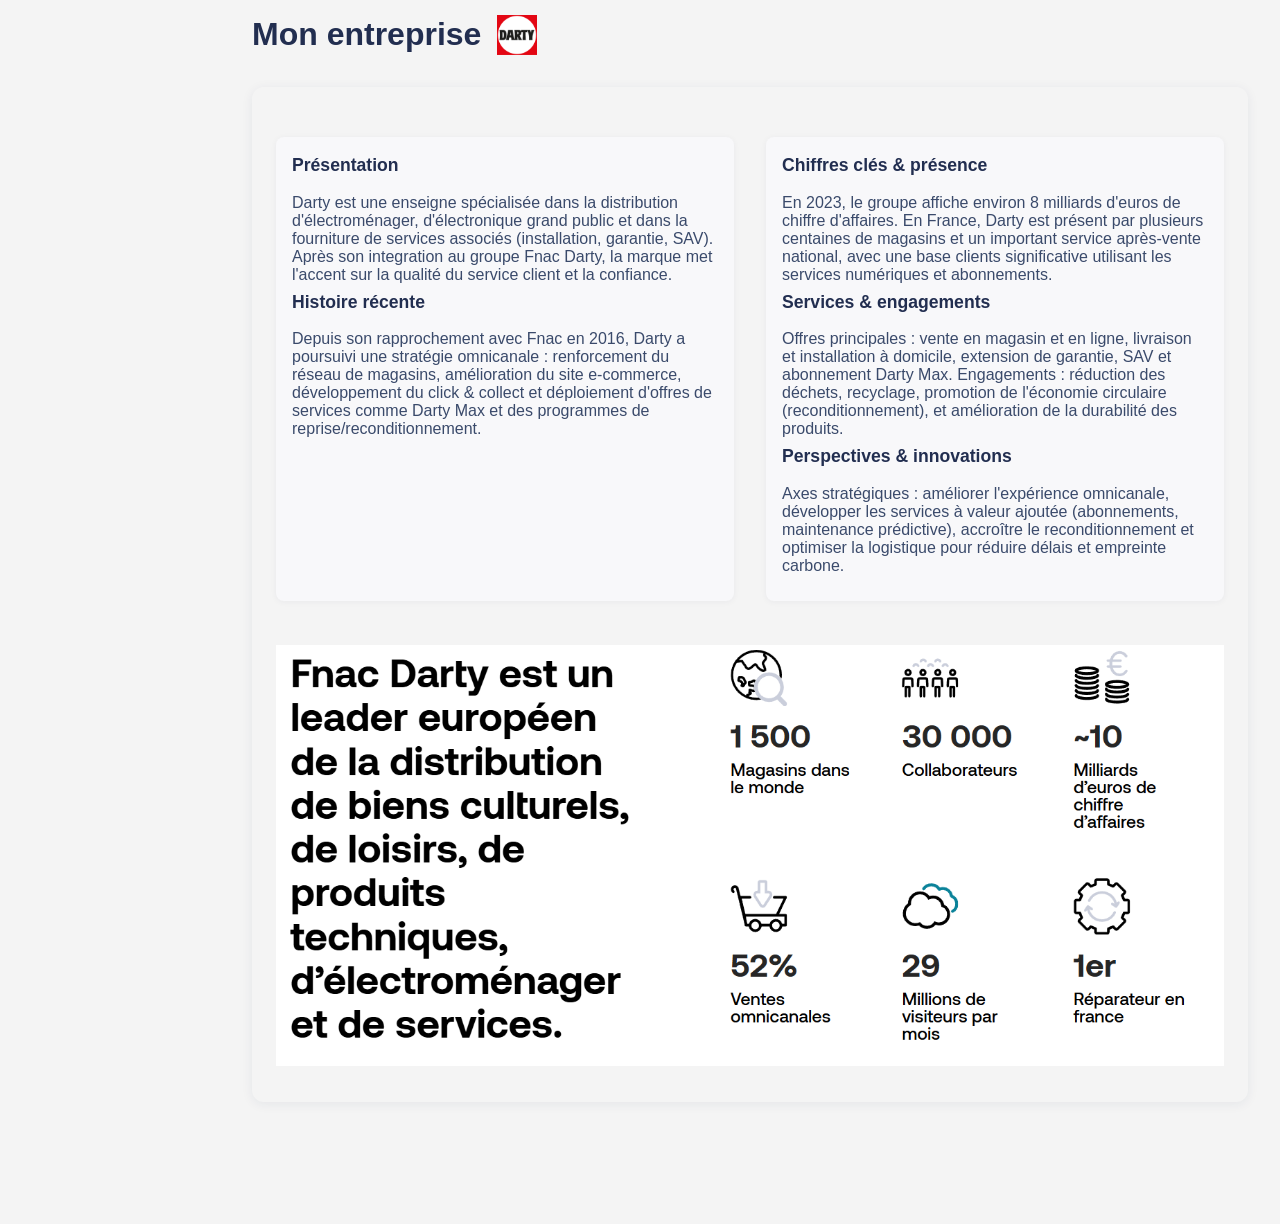
==== commit efe29280: "ajout de titre dans index et de place pour une image" ====
--- a/index.html
+++ b/index.html
@@ -39,7 +39,7 @@
                         <div class="presentation-col">
                             <h3>Compétences principales</h3>
                             <p>Développement web, gestion de projet, bases de données...</p>
-                            <h3>un truc</h3>
+                            <h3>Mes motivations</h3>
                             <p>Passionné par les nouvelles technologies depuis mon plus jeune âge, j'ai développé une approche intuitive et stimulante de cet univers. Mon intérêt pour la programmation a débuté avec des outils comme Scratch et des projets robotisés, avant de s'étendre à des langages plus complexes</p>
                             <p>Le BTS SIO est pour moi la voie idéale : il me permet d'allier une base théorique solide à la réalité du terrain. Grâce à l'alternance, je saisis l'opportunité concrète de mettre mes compétences au service de mon organisation tout en enrichissant quotidiennement mon expertise technique.</p>
                         </div>
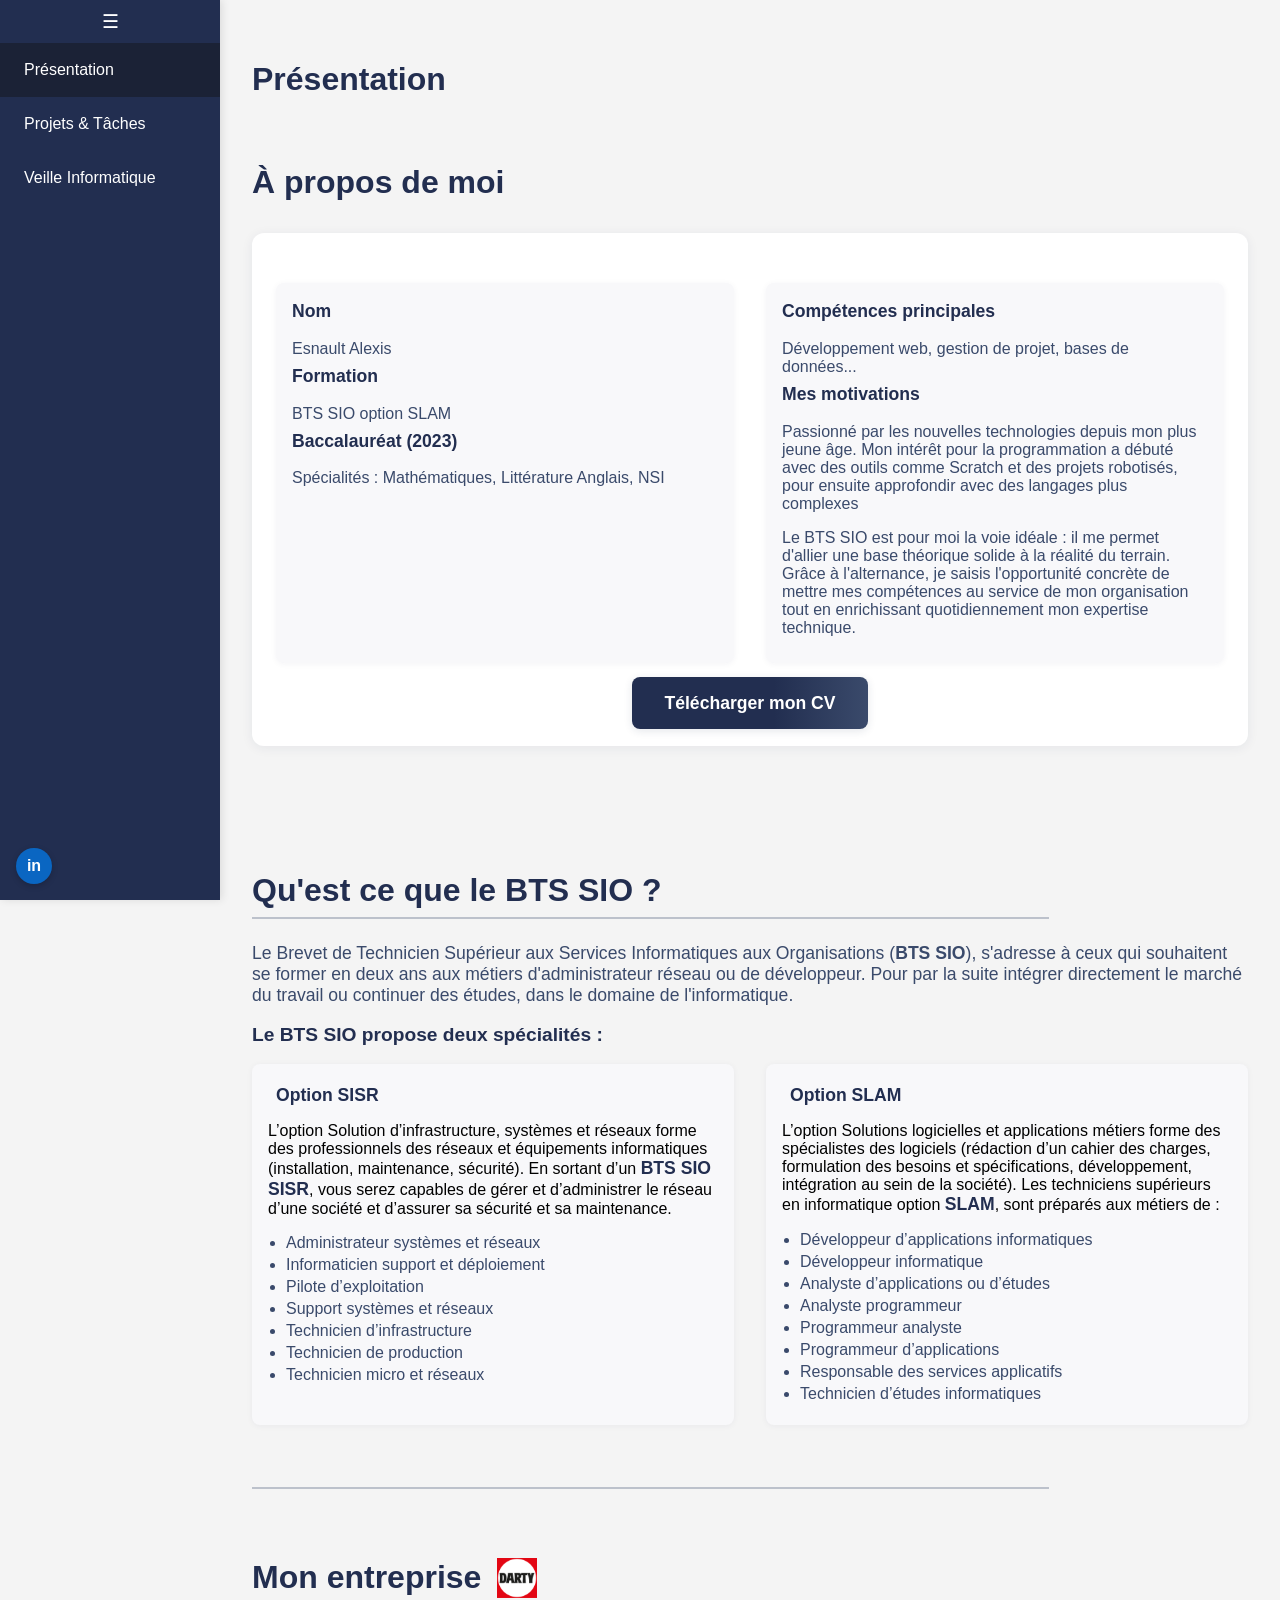
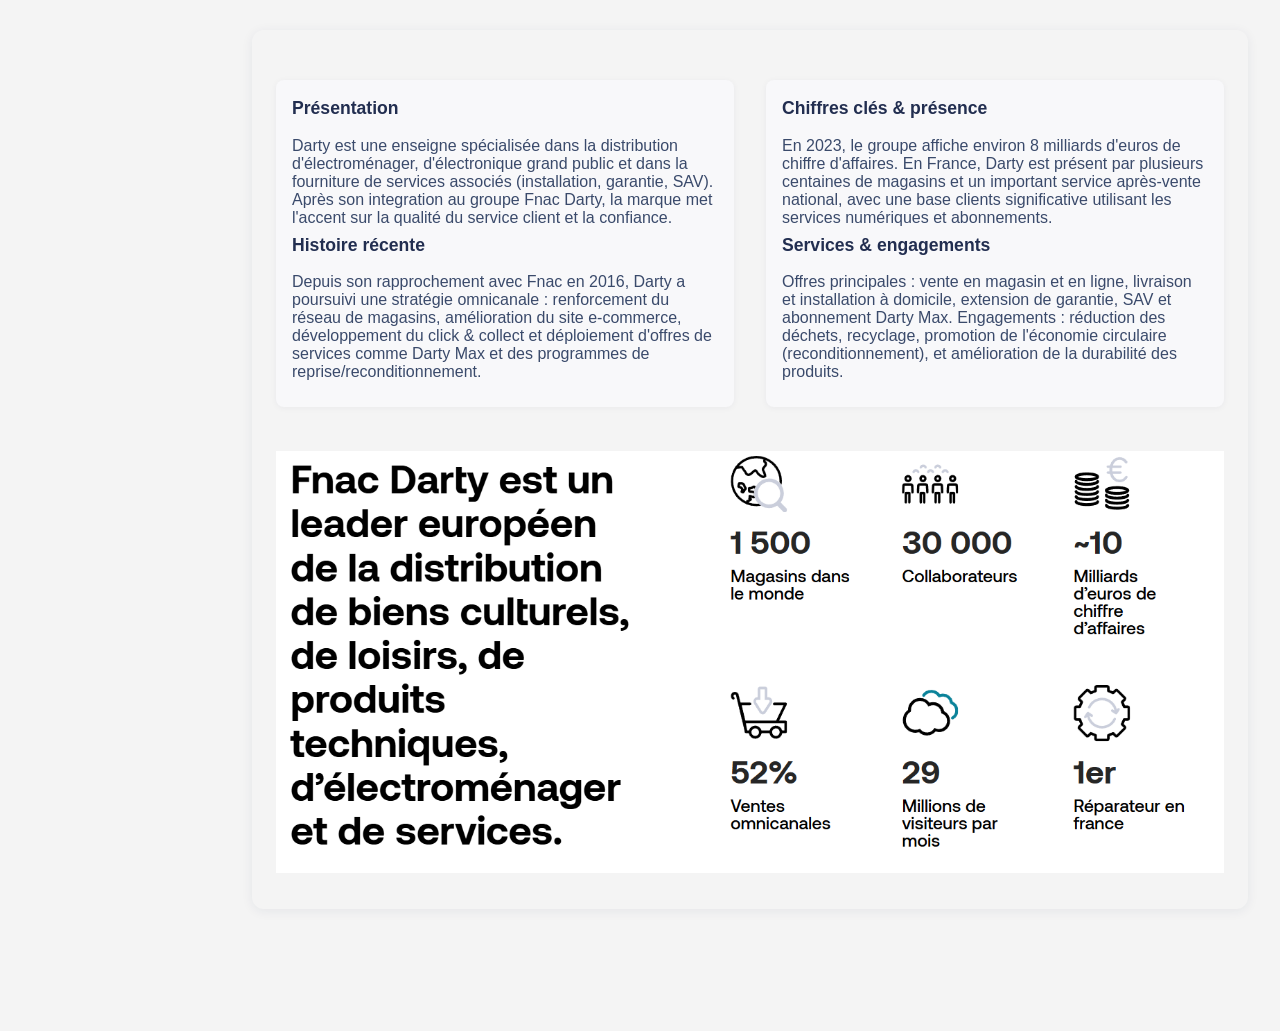
==== commit de274314: "fin!" ====
--- a/index.html
+++ b/index.html
@@ -40,7 +40,7 @@
                             <h3>Compétences principales</h3>
                             <p>Développement web, gestion de projet, bases de données...</p>
                             <h3>Mes motivations</h3>
-                            <p>Passionné par les nouvelles technologies depuis mon plus jeune âge, j'ai développé une approche intuitive et stimulante de cet univers. Mon intérêt pour la programmation a débuté avec des outils comme Scratch et des projets robotisés, avant de s'étendre à des langages plus complexes</p>
+                            <p>Passionné par les nouvelles technologies depuis mon plus jeune âge. Mon intérêt pour la programmation a débuté avec des outils comme Scratch et des projets robotisés, pour ensuite approfondir avec des langages plus complexes</p>
                             <p>Le BTS SIO est pour moi la voie idéale : il me permet d'allier une base théorique solide à la réalité du terrain. Grâce à l'alternance, je saisis l'opportunité concrète de mettre mes compétences au service de mon organisation tout en enrichissant quotidiennement mon expertise technique.</p>
                         </div>
                     </div>
@@ -54,7 +54,6 @@
             <div class="info-block">
                 <h2 class="bts-title">Qu'est ce que le BTS SIO ?</h2>
                 <hr class="section-separator">
-                <p class="bts-intro">Avant de commencer à parler de moi, je vous propose de présenter en premier lieu ma filière dont je suis affecté</p>
                 <p class="bts-desc">Le Brevet de Technicien Supérieur aux Services Informatiques aux Organisations (<strong>BTS SIO</strong>), s'adresse à ceux qui souhaitent se former en deux ans aux métiers d'administrateur réseau ou de développeur. Pour par la suite intégrer directement le marché du travail ou continuer des études, dans le domaine de l'informatique.</p>
                 <h3 class="bts-subtitle">Le BTS SIO propose deux spécialités :</h3>
                 <div class="bts-options">
@@ -108,9 +107,7 @@
                             <h3>Services & engagements</h3>
                             <p>Offres principales : vente en magasin et en ligne, livraison et installation à domicile, extension de garantie, SAV et abonnement Darty Max. Engagements : réduction des déchets, recyclage, promotion de l'économie circulaire (reconditionnement), et amélioration de la durabilité des produits.</p>
 
-                            <h3>Perspectives & innovations</h3>
-                            <p>Axes stratégiques : améliorer l'expérience omnicanale, développer les services à valeur ajoutée (abonnements, maintenance prédictive), accroître le reconditionnement et optimiser la logistique pour réduire délais et empreinte carbone.</p>
-                        </div>
+                            </div>
                     </div>
                     <div style="text-align:center; margin-top:32px;">
                         <img src="assets/dartyinfo.png" alt="Infographie Darty" style="max-width:100%; height:auto;">
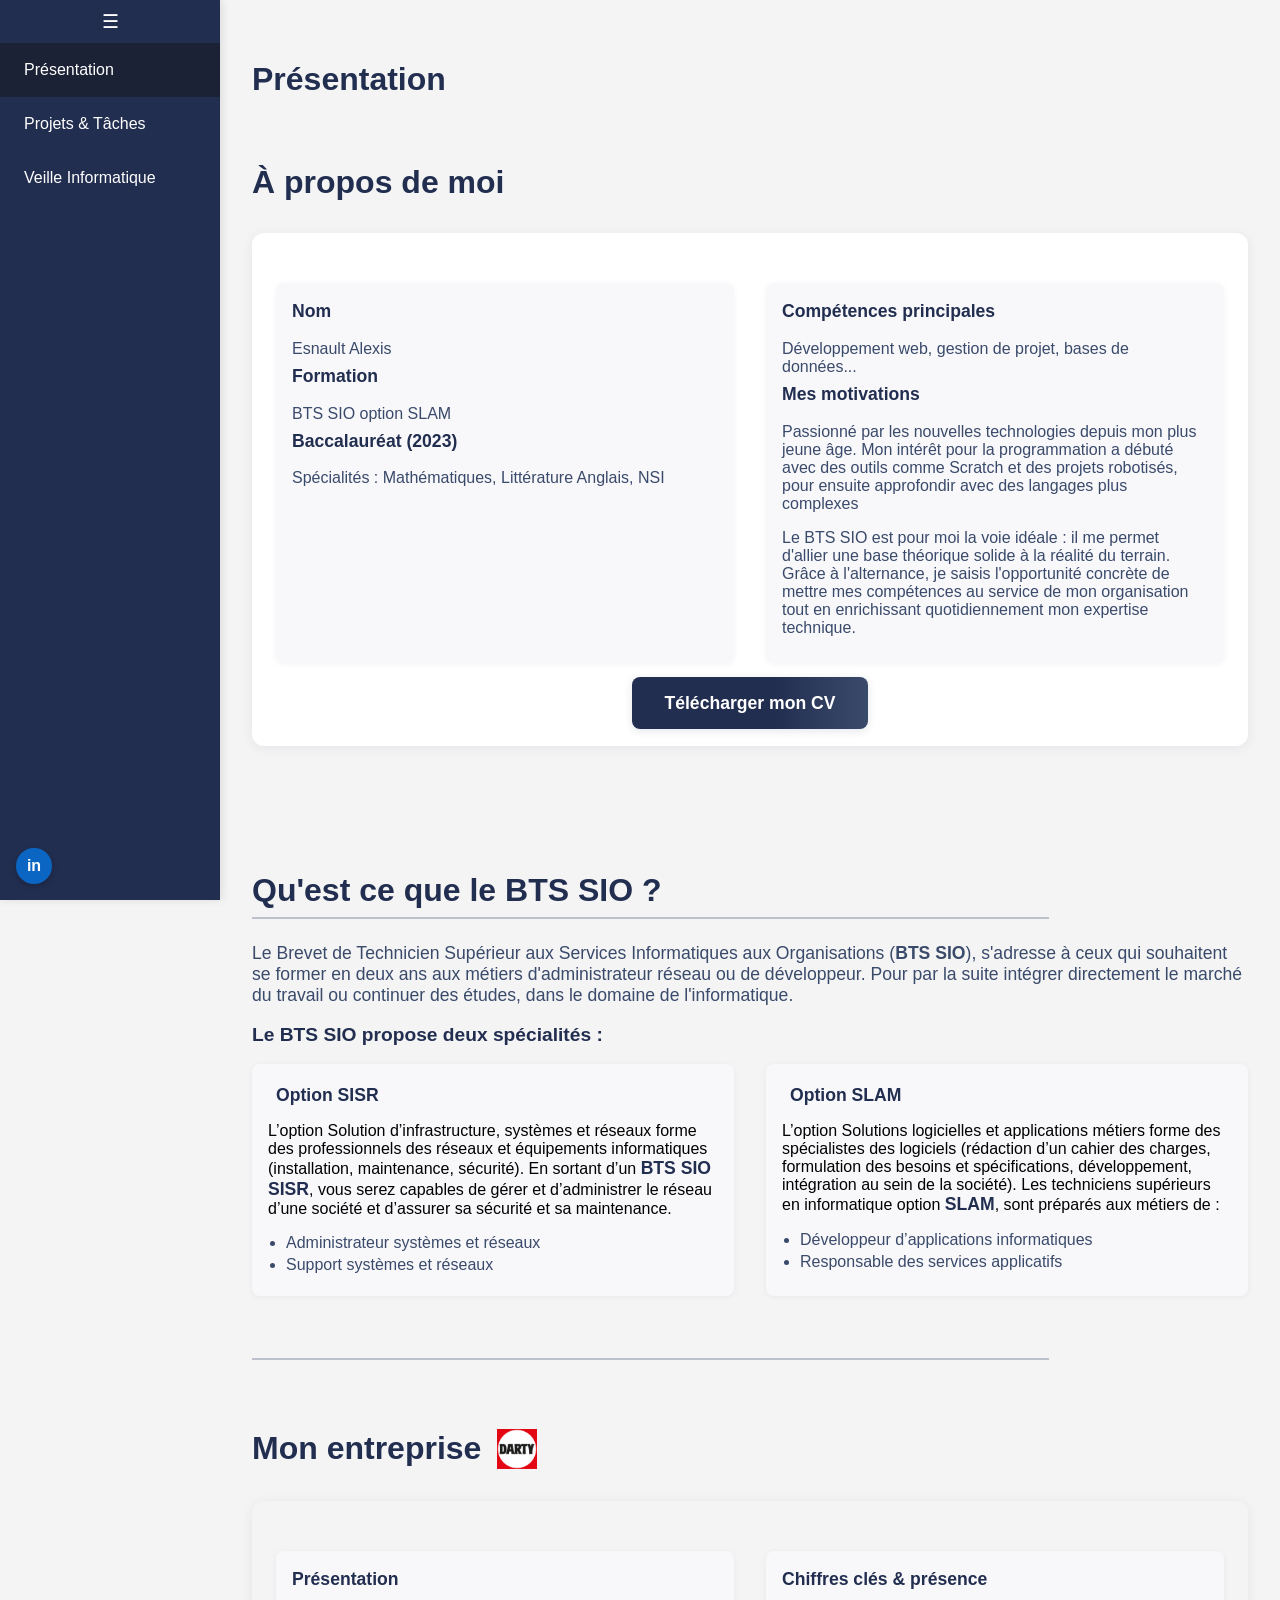
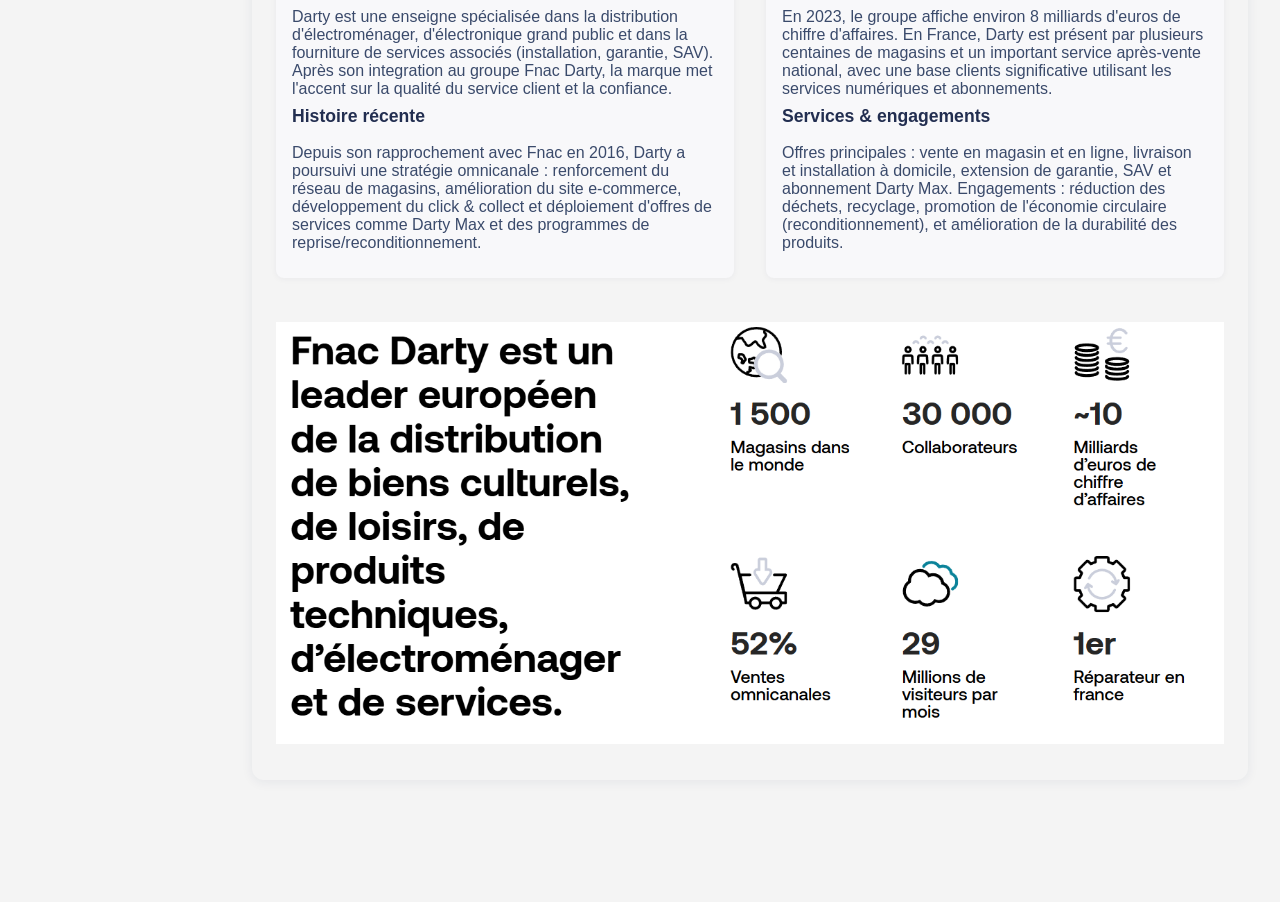
==== commit 0b6e0ccc: "DEBOUCHE" ====
--- a/index.html
+++ b/index.html
@@ -63,12 +63,9 @@
                         <p>L’option Solution d’infrastructure, systèmes et réseaux forme des professionnels des réseaux et équipements informatiques (installation, maintenance, sécurité). En sortant d’un <strong>BTS SIO SISR</strong>, vous serez capables de gérer et d’administrer le réseau d’une société et d’assurer sa sécurité et sa maintenance.</p>
                         <ul>
                             <li>Administrateur systèmes et réseaux</li>
-                            <li>Informaticien support et déploiement</li>
-                            <li>Pilote d’exploitation</li>
                             <li>Support systèmes et réseaux</li>
-                            <li>Technicien d’infrastructure</li>
-                            <li>Technicien de production</li>
-                            <li>Technicien micro et réseaux</li>
+                
+
                         </ul>
                     </div>
                     <div class="bts-option">
@@ -77,13 +74,7 @@
                         <p>L’option Solutions logicielles et applications métiers forme des spécialistes des logiciels (rédaction d’un cahier des charges, formulation des besoins et spécifications, développement, intégration au sein de la société). Les techniciens supérieurs en informatique option <strong>SLAM</strong>, sont préparés aux métiers de :</p>
                         <ul>
                             <li>Développeur d’applications informatiques</li>
-                            <li>Développeur informatique</li>
-                            <li>Analyste d’applications ou d’études</li>
-                            <li>Analyste programmeur</li>
-                            <li>Programmeur analyste</li>
-                            <li>Programmeur d’applications</li>
                             <li>Responsable des services applicatifs</li>
-                            <li>Technicien d’études informatiques</li>
                         </ul>
                     </div>
                 </div>
